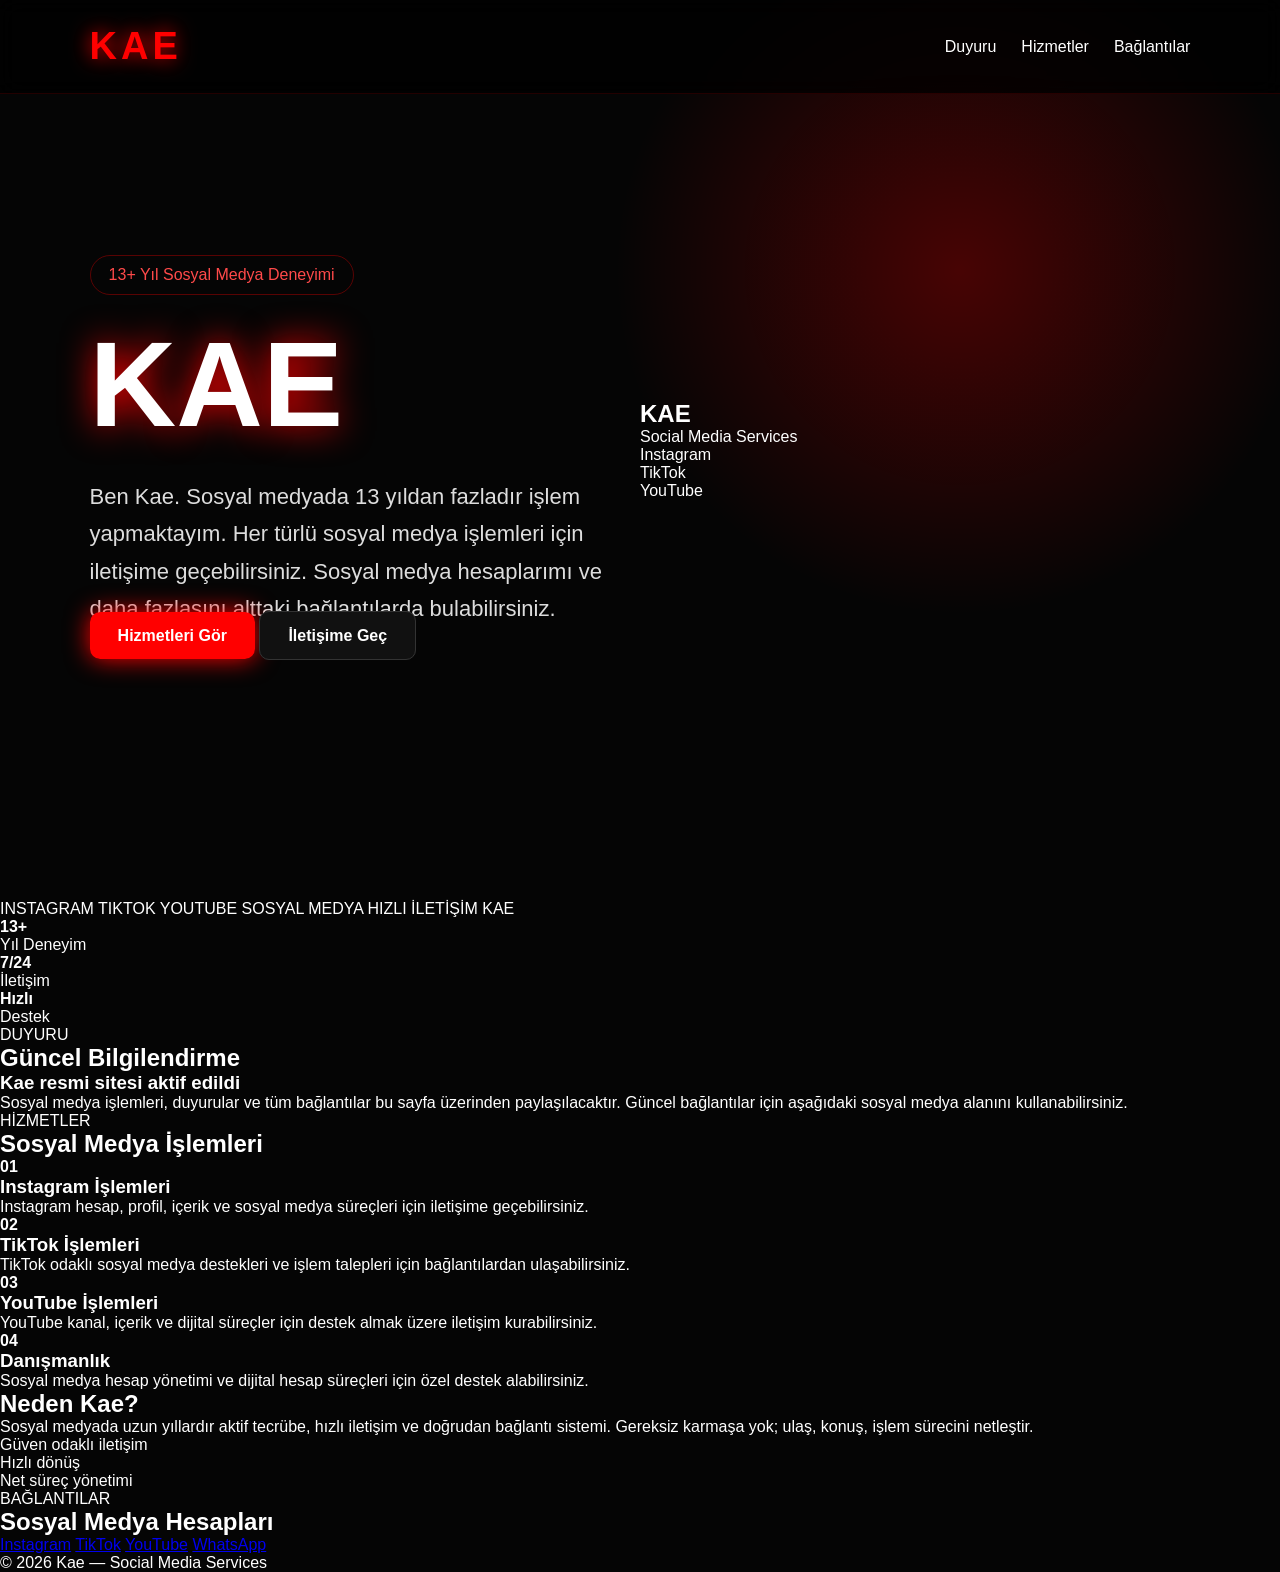
==== index.html @ a1111228 "Revamp index.html with new sections and content" ====
<!DOCTYPE html>
<html lang="tr">
<head>
<meta charset="UTF-8">
<meta name="viewport" content="width=device-width, initial-scale=1.0">
<title>Kae</title>
<link rel="stylesheet" href="style.css">
</head>
<body>

<div class="bg-glow"></div>

<header class="navbar">
  <div class="logo">KAE</div>

  <nav>
    <a href="#duyuru">Duyuru</a>
    <a href="#hizmetler">Hizmetler</a>
    <a href="#baglantilar">Bağlantılar</a>
  </nav>
</header>

<section class="hero">
  <div class="hero-left">
    <span class="badge">13+ Yıl Sosyal Medya Deneyimi</span>

    <h1>KAE</h1>

    <p>
      Ben Kae. Sosyal medyada 13 yıldan fazladır işlem yapmaktayım.
      Her türlü sosyal medya işlemleri için iletişime geçebilirsiniz.
      Sosyal medya hesaplarımı ve daha fazlasını alttaki bağlantılarda bulabilirsiniz.
    </p>

    <div class="hero-buttons">
      <a href="#hizmetler" class="btn red">Hizmetleri Gör</a>
      <a href="#baglantilar" class="btn dark">İletişime Geç</a>
    </div>
  </div>

  <div class="hero-right">
    <div class="floating-card main-card">
      <h2>KAE</h2>
      <span>Social Media Services</span>
    </div>

    <div class="mini-card card-one">Instagram</div>
    <div class="mini-card card-two">TikTok</div>
    <div class="mini-card card-three">YouTube</div>
  </div>
</section>

<section class="marquee">
  <div>
    <span>INSTAGRAM</span>
    <span>TIKTOK</span>
    <span>YOUTUBE</span>
    <span>SOSYAL MEDYA</span>
    <span>HIZLI İLETİŞİM</span>
    <span>KAE</span>
  </div>
</section>

<section class="stats">
  <div>
    <strong>13+</strong>
    <p>Yıl Deneyim</p>
  </div>
  <div>
    <strong>7/24</strong>
    <p>İletişim</p>
  </div>
  <div>
    <strong>Hızlı</strong>
    <p>Destek</p>
  </div>
</section>

<section class="announcement" id="duyuru">
  <div class="section-title">
    <span>DUYURU</span>
    <h2>Güncel Bilgilendirme</h2>
  </div>

  <div class="announcement-box">
    <div class="pulse"></div>
    <div>
      <h3>Kae resmi sitesi aktif edildi</h3>
      <p>
        Sosyal medya işlemleri, duyurular ve tüm bağlantılar bu sayfa üzerinden paylaşılacaktır.
        Güncel bağlantılar için aşağıdaki sosyal medya alanını kullanabilirsiniz.
      </p>
    </div>
  </div>
</section>

<section class="services" id="hizmetler">
  <div class="section-title">
    <span>HİZMETLER</span>
    <h2>Sosyal Medya İşlemleri</h2>
  </div>

  <div class="service-grid">
    <div class="service-card">
      <b>01</b>
      <h3>Instagram İşlemleri</h3>
      <p>Instagram hesap, profil, içerik ve sosyal medya süreçleri için iletişime geçebilirsiniz.</p>
    </div>

    <div class="service-card">
      <b>02</b>
      <h3>TikTok İşlemleri</h3>
      <p>TikTok odaklı sosyal medya destekleri ve işlem talepleri için bağlantılardan ulaşabilirsiniz.</p>
    </div>

    <div class="service-card">
      <b>03</b>
      <h3>YouTube İşlemleri</h3>
      <p>YouTube kanal, içerik ve dijital süreçler için destek almak üzere iletişim kurabilirsiniz.</p>
    </div>

    <div class="service-card">
      <b>04</b>
      <h3>Danışmanlık</h3>
      <p>Sosyal medya hesap yönetimi ve dijital hesap süreçleri için özel destek alabilirsiniz.</p>
    </div>
  </div>
</section>

<section class="why">
  <div class="why-card">
    <h2>Neden Kae?</h2>
    <p>
      Sosyal medyada uzun yıllardır aktif tecrübe, hızlı iletişim ve doğrudan bağlantı sistemi.
      Gereksiz karmaşa yok; ulaş, konuş, işlem sürecini netleştir.
    </p>
  </div>

  <div class="why-list">
    <div>Güven odaklı iletişim</div>
    <div>Hızlı dönüş</div>
    <div>Net süreç yönetimi</div>
  </div>
</section>

<section class="links" id="baglantilar">
  <div class="section-title">
    <span>BAĞLANTILAR</span>
    <h2>Sosyal Medya Hesapları</h2>
  </div>

  <div class="link-grid">
    <a href="#">Instagram</a>
    <a href="#">TikTok</a>
    <a href="#">YouTube</a>
    <a href="#">WhatsApp</a>
  </div>
</section>

<footer>
  © 2026 Kae — Social Media Services
</footer>

</body>
</html>
---- style.css ----
*{
margin:0;
padding:0;
box-sizing:border-box;
font-family:Arial;
}
 
body{
background:#050505;
color:white;
overflow-x:hidden;
}

.navbar{
padding:25px 7%;
display:flex;
justify-content:space-between;
align-items:center;
background:#000000cc;
backdrop-filter:blur(10px);
position:fixed;
width:100%;
top:0;
border-bottom:1px solid #ff000022;
}

.logo{
font-size:38px;
font-weight:900;
color:#ff0000;
letter-spacing:4px;
text-shadow:0 0 20px red;
}

nav{
display:flex;
gap:25px;
}

nav a{
color:white;
text-decoration:none;
}

.hero{
min-height:100vh;
padding:140px 7%;
display:grid;
grid-template-columns:1fr 1fr;
align-items:center;
background:
radial-gradient(circle at 75% 30%, #ff000044, transparent 30%),
#050505;
}

.badge{
display:inline-block;
padding:10px 18px;
border-radius:999px;
border:1px solid #ff000055;
color:#ff4a4a;
margin-bottom:20px;
}

.hero h1{
font-size:120px;
font-weight:900;
text-shadow:0 0 35px red;
}

.hero p{
margin-top:25px;
font-size:22px;
line-height:1.7;
color:#ddd;
max-width:650px;
}

.buttons{
display:flex;
gap:15px;
margin-top:30px;
}

.btn{
padding:15px 28px;
border-radius:10px;
text-decoration:none;
font-weight:bold;
}

.red{
background:red;
color:white;
box-shadow:0 0 25px red;
}

.dark{
background:#111;
color:white;
border:1px solid #333;
}

.hero-card{
width:320px;
height:420px;
border-radius:30px;
background:linear-gradient(180deg,#ff0000,#240000);
display:flex;
flex-direction:column;
justify-content:flex-end;
padding:30px;
margin-left:auto;
box-shadow:0 0 60px #ff000055;
transform:rotate(8deg);
}

.hero-card h2{
font-size:70px;
}

.hero-card p{
font-size:20px;
color:#ddd;
}

@media(max-width:900px){

.hero{
grid-template-columns:1fr;
text-align:center;
}

.hero-card{
margin:auto;
margin-top:40px;
width:260px;
height:350px;
transform:none;
}

.hero h1{
font-size:70px;
}

.buttons{
justify-content:center;
}

.navbar{
flex-direction:column;
gap:10px;
}

}
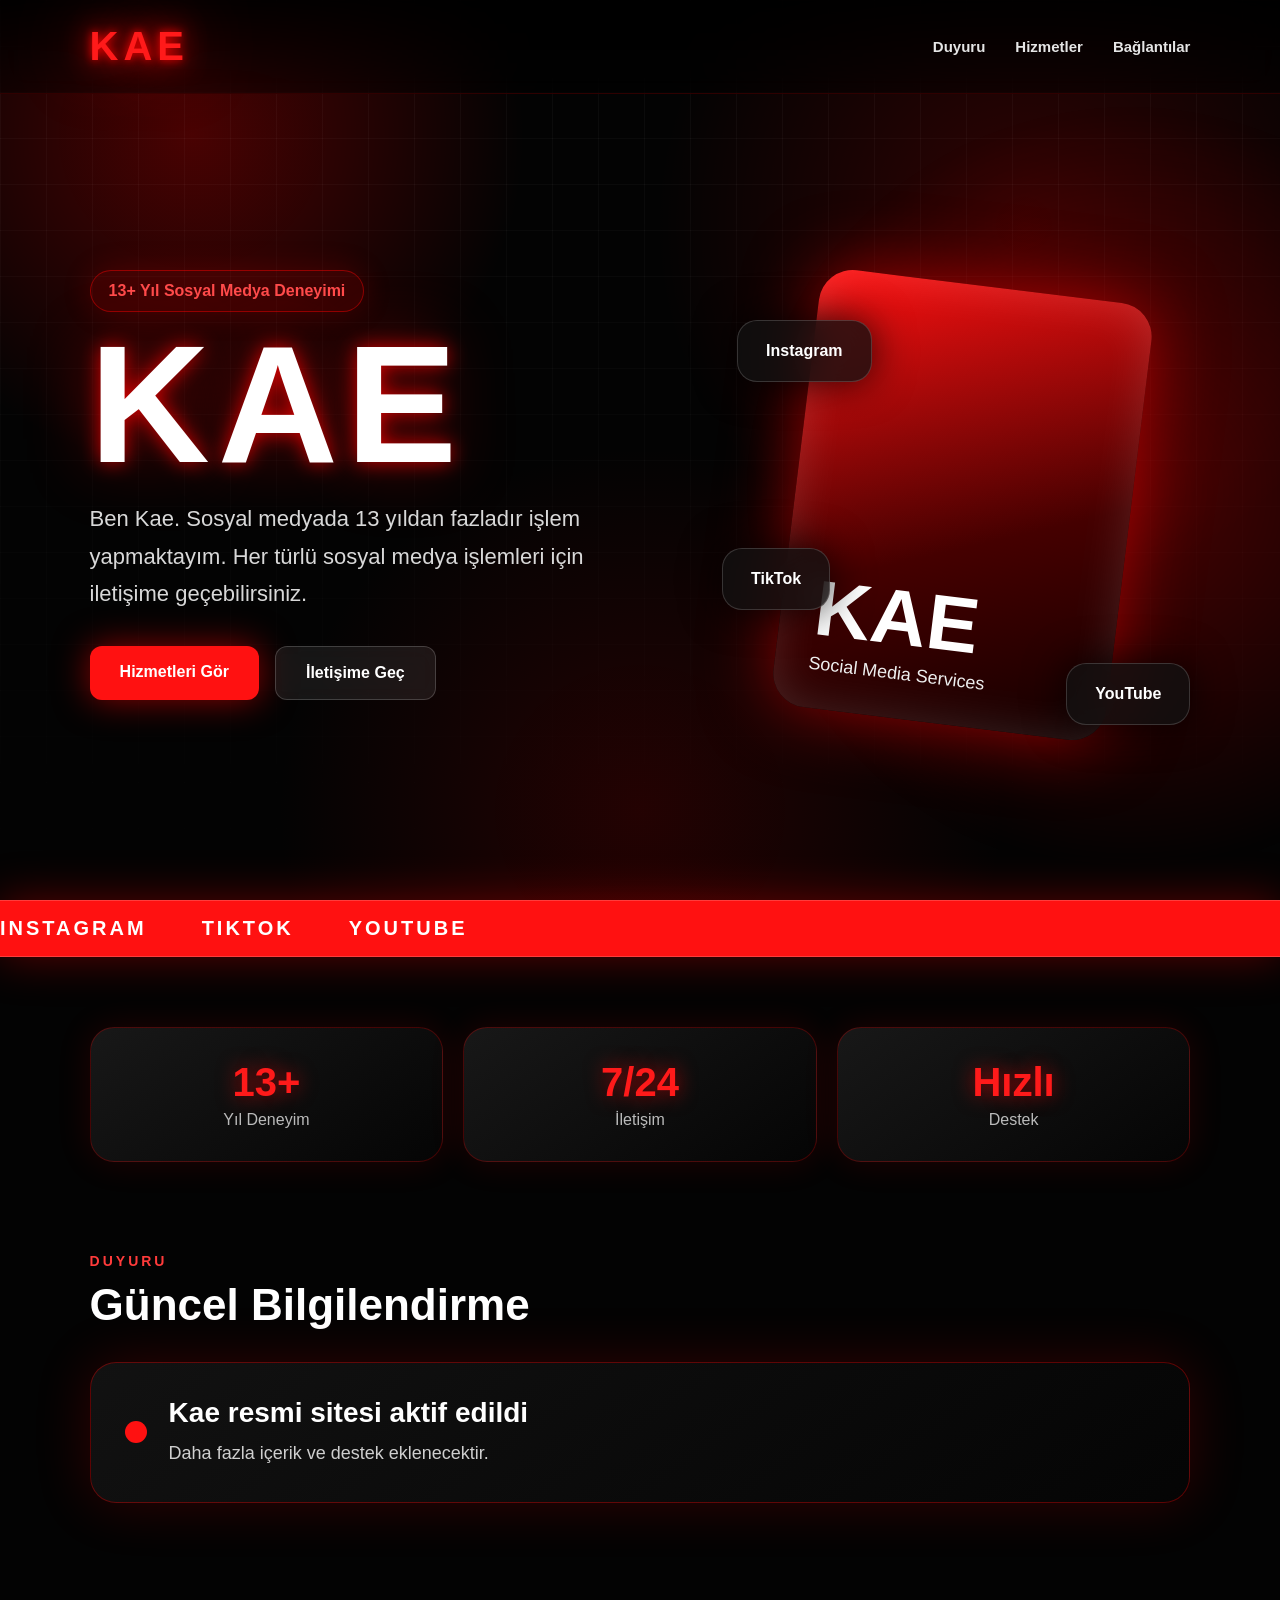
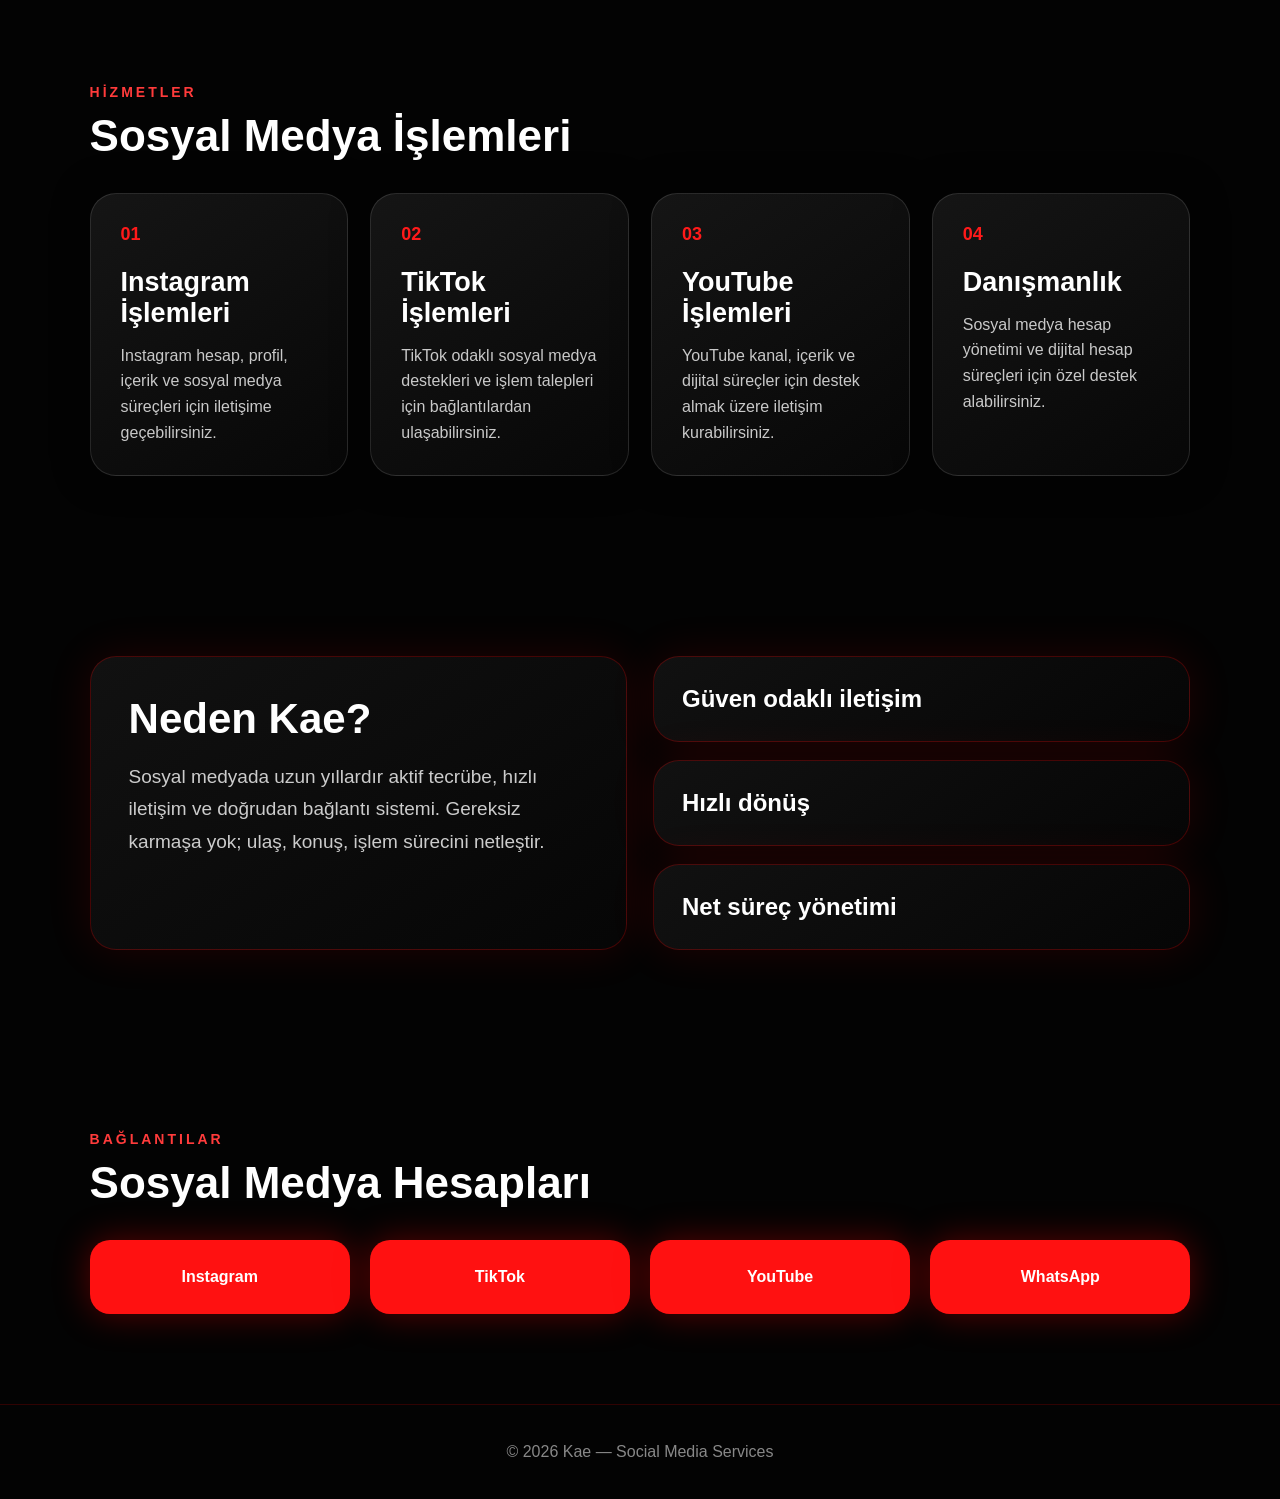
==== commit b58a3a6f: "Update index.html" ====
--- a/index.html
+++ b/index.html
@@ -3,10 +3,12 @@
 <head>
 <meta charset="UTF-8">
 <meta name="viewport" content="width=device-width, initial-scale=1.0">
-<title>Kae</title>
+<title>Kae Aizawa</title>
 <link rel="stylesheet" href="style.css">
 </head>
-<body>
+  <script src="script.js"></script>
+  
+</body>
 
 <div class="bg-glow"></div>
 
@@ -28,8 +30,8 @@
 
     <p>
       Ben Kae. Sosyal medyada 13 yıldan fazladır işlem yapmaktayım.
+      
       Her türlü sosyal medya işlemleri için iletişime geçebilirsiniz.
-      Sosyal medya hesaplarımı ve daha fazlasını alttaki bağlantılarda bulabilirsiniz.
     </p>
 
     <div class="hero-buttons">
@@ -55,9 +57,8 @@
     <span>INSTAGRAM</span>
     <span>TIKTOK</span>
     <span>YOUTUBE</span>
-    <span>SOSYAL MEDYA</span>
-    <span>HIZLI İLETİŞİM</span>
-    <span>KAE</span>
+    
+    
   </div>
 </section>
 
@@ -87,8 +88,7 @@
     <div>
       <h3>Kae resmi sitesi aktif edildi</h3>
       <p>
-        Sosyal medya işlemleri, duyurular ve tüm bağlantılar bu sayfa üzerinden paylaşılacaktır.
-        Güncel bağlantılar için aşağıdaki sosyal medya alanını kullanabilirsiniz.
+        Daha fazla içerik ve destek eklenecektir.
       </p>
     </div>
   </div>
--- a/style.css
+++ b/style.css
@@ -2,154 +2,572 @@
 margin:0;
 padding:0;
 box-sizing:border-box;
-font-family:Arial;
-}
- 
+font-family:Arial,Helvetica,sans-serif;
+}
+
+html{
+scroll-behavior:smooth;
+}
+
 body{
-background:#050505;
+background:#030303;
 color:white;
 overflow-x:hidden;
 }
 
+.bg-glow{
+position:fixed;
+inset:0;
+background:
+radial-gradient(circle at 15% 15%,rgba(255,0,0,.28),transparent 25%),
+radial-gradient(circle at 80% 25%,rgba(255,0,0,.18),transparent 30%),
+radial-gradient(circle at 50% 90%,rgba(120,0,0,.28),transparent 35%),
+#030303;
+z-index:-3;
+animation:bgPulse 7s infinite alternate ease-in-out;
+}
+
+.bg-glow::after{
+content:"";
+position:absolute;
+inset:0;
+background-image:
+linear-gradient(rgba(255,255,255,.04) 1px,transparent 1px),
+linear-gradient(90deg,rgba(255,255,255,.04) 1px,transparent 1px);
+background-size:46px 46px;
+mask-image:linear-gradient(to bottom,#000,transparent);
+}
+
+@keyframes bgPulse{
+from{filter:brightness(1);transform:scale(1)}
+to{filter:brightness(1.25);transform:scale(1.08)}
+}
+
 .navbar{
-padding:25px 7%;
+position:fixed;
+top:0;
+left:0;
+width:100%;
+padding:24px 7%;
 display:flex;
 justify-content:space-between;
 align-items:center;
-background:#000000cc;
-backdrop-filter:blur(10px);
-position:fixed;
-width:100%;
-top:0;
-border-bottom:1px solid #ff000022;
+background:linear-gradient(to bottom,rgba(0,0,0,.92),rgba(0,0,0,.45));
+backdrop-filter:blur(18px);
+z-index:100;
+border-bottom:1px solid rgba(255,0,0,.18);
 }
 
 .logo{
-font-size:38px;
-font-weight:900;
-color:#ff0000;
-letter-spacing:4px;
-text-shadow:0 0 20px red;
+font-size:40px;
+font-weight:900;
+letter-spacing:5px;
+color:#ff1a1a;
+text-shadow:
+0 0 10px #ff0000,
+0 0 30px #ff0000,
+0 0 70px #ff0000;
+animation:logoGlow 2s infinite alternate;
+}
+
+@keyframes logoGlow{
+from{text-shadow:0 0 10px #ff0000,0 0 25px #ff0000}
+to{text-shadow:0 0 20px #ff0000,0 0 55px #ff0000,0 0 100px #ff0000}
 }
 
 nav{
 display:flex;
-gap:25px;
+gap:30px;
 }
 
 nav a{
-color:white;
+color:#e5e5e5;
 text-decoration:none;
+font-size:15px;
+font-weight:700;
+transition:.3s;
+}
+
+nav a:hover{
+color:#ff1a1a;
+text-shadow:0 0 18px #ff0000;
 }
 
 .hero{
 min-height:100vh;
-padding:140px 7%;
+padding:130px 7% 60px;
 display:grid;
-grid-template-columns:1fr 1fr;
+grid-template-columns:1.1fr .9fr;
 align-items:center;
-background:
-radial-gradient(circle at 75% 30%, #ff000044, transparent 30%),
-#050505;
+gap:60px;
+position:relative;
+overflow:hidden;
+}
+
+.hero::before{
+content:"";
+position:absolute;
+right:-260px;
+top:80px;
+width:820px;
+height:820px;
+background:radial-gradient(circle,rgba(255,0,0,.28),transparent 66%);
+filter:blur(8px);
+z-index:-1;
 }
 
 .badge{
 display:inline-block;
-padding:10px 18px;
+padding:11px 18px;
 border-radius:999px;
-border:1px solid #ff000055;
-color:#ff4a4a;
-margin-bottom:20px;
+border:1px solid rgba(255,0,0,.45);
+background:rgba(255,0,0,.12);
+color:#ff4b4b;
+font-weight:800;
+margin-bottom:24px;
+box-shadow:0 0 30px rgba(255,0,0,.18);
 }
 
 .hero h1{
-font-size:120px;
-font-weight:900;
-text-shadow:0 0 35px red;
+font-size:clamp(86px,13vw,180px);
+line-height:.82;
+letter-spacing:8px;
+font-weight:900;
+color:white;
+text-shadow:
+0 0 20px rgba(255,0,0,.8),
+0 0 70px rgba(255,0,0,.42);
+animation:heroEnter .9s ease both;
 }
 
 .hero p{
-margin-top:25px;
+max-width:760px;
+margin-top:28px;
 font-size:22px;
 line-height:1.7;
-color:#ddd;
-max-width:650px;
-}
-
-.buttons{
+color:#d8d8d8;
+animation:heroEnter 1.1s ease both;
+}
+
+@keyframes heroEnter{
+from{opacity:0;transform:translateY(35px)}
+to{opacity:1;transform:translateY(0)}
+}
+
+.hero-buttons{
 display:flex;
-gap:15px;
-margin-top:30px;
+gap:16px;
+margin-top:34px;
+flex-wrap:wrap;
 }
 
 .btn{
-padding:15px 28px;
-border-radius:10px;
+padding:17px 30px;
+border-radius:12px;
 text-decoration:none;
-font-weight:bold;
-}
-
-.red{
-background:red;
+font-weight:900;
+transition:.3s;
+}
+
+.btn.red{
+background:#ff1111;
 color:white;
-box-shadow:0 0 25px red;
-}
-
-.dark{
-background:#111;
+box-shadow:0 0 35px rgba(255,0,0,.55);
+}
+
+.btn.dark{
+background:rgba(255,255,255,.08);
+border:1px solid rgba(255,255,255,.18);
 color:white;
-border:1px solid #333;
-}
-
-.hero-card{
-width:320px;
-height:420px;
-border-radius:30px;
-background:linear-gradient(180deg,#ff0000,#240000);
+backdrop-filter:blur(12px);
+}
+
+.btn:hover{
+transform:translateY(-6px) scale(1.04);
+}
+
+.hero-right{
+position:relative;
+height:540px;
+}
+
+.main-card{
+position:absolute;
+right:60px;
+top:70px;
+width:335px;
+height:440px;
+border-radius:34px;
+background:linear-gradient(160deg,#ff1111,#450000 58%,#120000);
+box-shadow:
+0 0 70px rgba(255,0,0,.55),
+inset 0 0 45px rgba(255,255,255,.14);
 display:flex;
 flex-direction:column;
 justify-content:flex-end;
+padding:34px;
+transform:rotate(7deg);
+animation:floatMain 4s infinite alternate ease-in-out;
+}
+
+.main-card h2{
+font-size:78px;
+font-weight:900;
+}
+
+.main-card span{
+font-size:18px;
+color:#eee;
+}
+
+@keyframes floatMain{
+from{transform:rotate(7deg) translateY(-12px)}
+to{transform:rotate(3deg) translateY(22px)}
+}
+
+.mini-card{
+position:absolute;
+padding:21px 28px;
+border-radius:20px;
+background:rgba(17,17,17,.78);
+border:1px solid rgba(255,255,255,.16);
+box-shadow:0 0 40px rgba(0,0,0,.8);
+backdrop-filter:blur(18px);
+font-weight:900;
+animation:miniFloat 3.4s infinite alternate ease-in-out;
+}
+
+.card-one{
+left:15px;
+top:105px;
+}
+
+.card-two{
+left:0;
+bottom:145px;
+animation-delay:.4s;
+}
+
+.card-three{
+right:0;
+bottom:30px;
+animation-delay:.8s;
+}
+
+@keyframes miniFloat{
+from{transform:translateY(-10px)}
+to{transform:translateY(18px)}
+}
+
+.marquee{
+overflow:hidden;
+background:#ff1111;
+border-top:1px solid rgba(255,255,255,.18);
+border-bottom:1px solid rgba(255,255,255,.18);
+box-shadow:0 0 45px rgba(255,0,0,.35);
+}
+
+.marquee div{
+display:flex;
+gap:55px;
+white-space:nowrap;
+padding:16px 0;
+animation:marquee 15s linear infinite;
+}
+
+.marquee span{
+font-size:20px;
+font-weight:900;
+letter-spacing:3px;
+}
+
+@keyframes marquee{
+from{transform:translateX(100%)}
+to{transform:translateX(-100%)}
+}
+
+.stats{
+margin:70px 7% 0;
+display:grid;
+grid-template-columns:repeat(3,1fr);
+gap:20px;
+}
+
+.stats div{
+padding:32px;
+border-radius:24px;
+background:linear-gradient(145deg,rgba(25,25,25,.95),rgba(5,5,5,.95));
+border:1px solid rgba(255,0,0,.25);
+text-align:center;
+box-shadow:0 0 35px rgba(255,0,0,.12);
+transition:.3s;
+}
+
+.stats div:hover{
+transform:translateY(-8px);
+box-shadow:0 0 55px rgba(255,0,0,.28);
+}
+
+.stats strong{
+display:block;
+font-size:40px;
+color:#ff1a1a;
+text-shadow:0 0 20px rgba(255,0,0,.65);
+}
+
+.stats p{
+color:#bbb;
+margin-top:6px;
+}
+
+.announcement,
+.services,
+.why,
+.links{
+padding:90px 7%;
+}
+
+.section-title span{
+color:#ff3b3b;
+font-weight:900;
+letter-spacing:3px;
+font-size:14px;
+}
+
+.section-title h2{
+font-size:44px;
+margin-top:10px;
+margin-bottom:32px;
+}
+
+.announcement-box{
+display:flex;
+gap:22px;
+align-items:center;
+padding:34px;
+border-radius:26px;
+background:linear-gradient(145deg,rgba(20,20,20,.88),rgba(5,5,5,.92));
+border:1px solid rgba(255,0,0,.35);
+box-shadow:0 0 55px rgba(255,0,0,.18);
+backdrop-filter:blur(18px);
+}
+
+.pulse{
+min-width:22px;
+height:22px;
+border-radius:50%;
+background:#ff1111;
+box-shadow:0 0 0 0 rgba(255,0,0,.75);
+animation:pulse 1.4s infinite;
+}
+
+@keyframes pulse{
+70%{box-shadow:0 0 0 24px rgba(255,0,0,0)}
+}
+
+.announcement-box h3{
+font-size:28px;
+margin-bottom:10px;
+}
+
+.announcement-box p{
+color:#cfcfcf;
+font-size:18px;
+line-height:1.6;
+}
+
+.service-grid{
+display:grid;
+grid-template-columns:repeat(4,1fr);
+gap:22px;
+}
+
+.service-card{
+min-height:260px;
 padding:30px;
-margin-left:auto;
-box-shadow:0 0 60px #ff000055;
-transform:rotate(8deg);
-}
-
-.hero-card h2{
-font-size:70px;
-}
-
-.hero-card p{
-font-size:20px;
-color:#ddd;
-}
-
-@media(max-width:900px){
+border-radius:26px;
+background:linear-gradient(145deg,#151515,#070707);
+border:1px solid rgba(255,255,255,.12);
+position:relative;
+overflow:hidden;
+transition:.35s;
+box-shadow:0 0 35px rgba(0,0,0,.55);
+}
+
+.service-card::before{
+content:"";
+position:absolute;
+inset:-2px;
+background:linear-gradient(145deg,transparent,rgba(255,0,0,.78));
+opacity:0;
+transition:.35s;
+}
+
+.service-card::after{
+content:"";
+position:absolute;
+width:170px;
+height:170px;
+right:-60px;
+top:-60px;
+background:rgba(255,0,0,.55);
+filter:blur(55px);
+opacity:0;
+transition:.35s;
+}
+
+.service-card b,
+.service-card h3,
+.service-card p{
+position:relative;
+z-index:2;
+}
+
+.service-card b{
+color:#ff1a1a;
+font-size:18px;
+}
+
+.service-card h3{
+font-size:27px;
+margin:22px 0 14px;
+}
+
+.service-card p{
+color:#c9c9c9;
+line-height:1.6;
+}
+
+.service-card:hover{
+transform:translateY(-14px) scale(1.035);
+box-shadow:0 0 70px rgba(255,0,0,.32);
+}
+
+.service-card:hover::before,
+.service-card:hover::after{
+opacity:1;
+}
+
+.why{
+display:grid;
+grid-template-columns:1fr 1fr;
+gap:26px;
+align-items:stretch;
+}
+
+.why-card,
+.why-list div{
+border-radius:26px;
+background:linear-gradient(145deg,rgba(18,18,18,.95),rgba(6,6,6,.95));
+border:1px solid rgba(255,0,0,.25);
+box-shadow:0 0 45px rgba(255,0,0,.12);
+}
+
+.why-card{
+padding:38px;
+}
+
+.why-card h2{
+font-size:42px;
+margin-bottom:18px;
+}
+
+.why-card p{
+color:#ccc;
+font-size:19px;
+line-height:1.7;
+}
+
+.why-list{
+display:grid;
+gap:18px;
+}
+
+.why-list div{
+padding:28px;
+font-size:24px;
+font-weight:900;
+}
+
+.link-grid{
+display:grid;
+grid-template-columns:repeat(4,1fr);
+gap:20px;
+}
+
+.link-grid a{
+padding:28px;
+border-radius:20px;
+background:#ff1111;
+color:white;
+text-decoration:none;
+font-weight:900;
+text-align:center;
+box-shadow:0 0 35px rgba(255,0,0,.35);
+transition:.3s;
+}
+
+.link-grid a:hover{
+background:white;
+color:#ff1111;
+transform:translateY(-8px);
+box-shadow:0 0 55px rgba(255,255,255,.25);
+}
+
+footer{
+padding:38px;
+text-align:center;
+color:#888;
+border-top:1px solid rgba(255,0,0,.18);
+}
+
+@media(max-width:950px){
+.navbar{
+flex-direction:column;
+gap:14px;
+}
+
+nav{
+gap:16px;
+flex-wrap:wrap;
+justify-content:center;
+}
 
 .hero{
 grid-template-columns:1fr;
 text-align:center;
 }
 
-.hero-card{
-margin:auto;
-margin-top:40px;
-width:260px;
+.hero p{
+margin-left:auto;
+margin-right:auto;
+}
+
+.hero-buttons{
+justify-content:center;
+}
+
+.hero-right{
+height:420px;
+}
+
+.main-card{
+position:relative;
+right:auto;
+top:auto;
+margin:50px auto 0;
+width:270px;
 height:350px;
-transform:none;
-}
-
-.hero h1{
-font-size:70px;
-}
-
-.buttons{
-justify-content:center;
-}
-
-.navbar{
-flex-direction:column;
-gap:10px;
-}
-
-}
+}
+
+.mini-card{
+display:none;
+}
+
+.stats,
+.service-grid,
+.why,
+.link-grid{
+grid-template-columns:1fr;
+}
+}
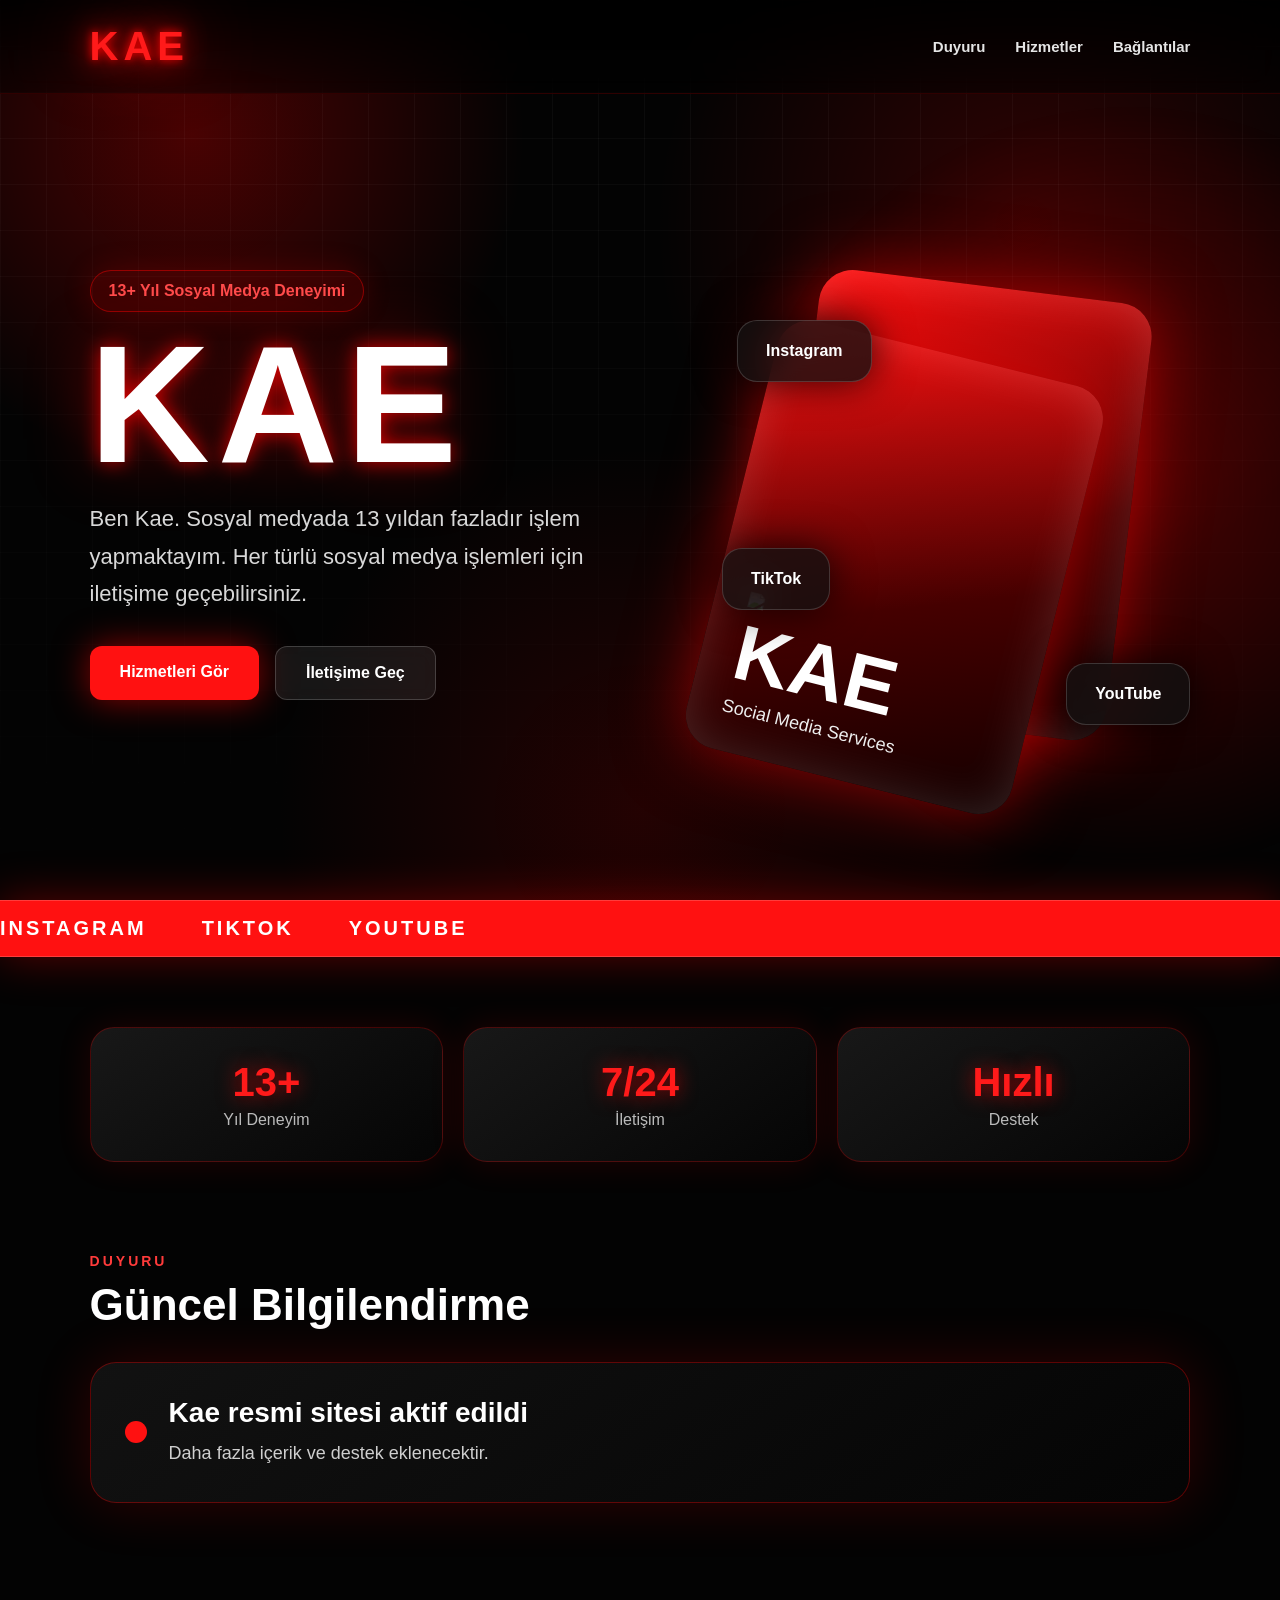
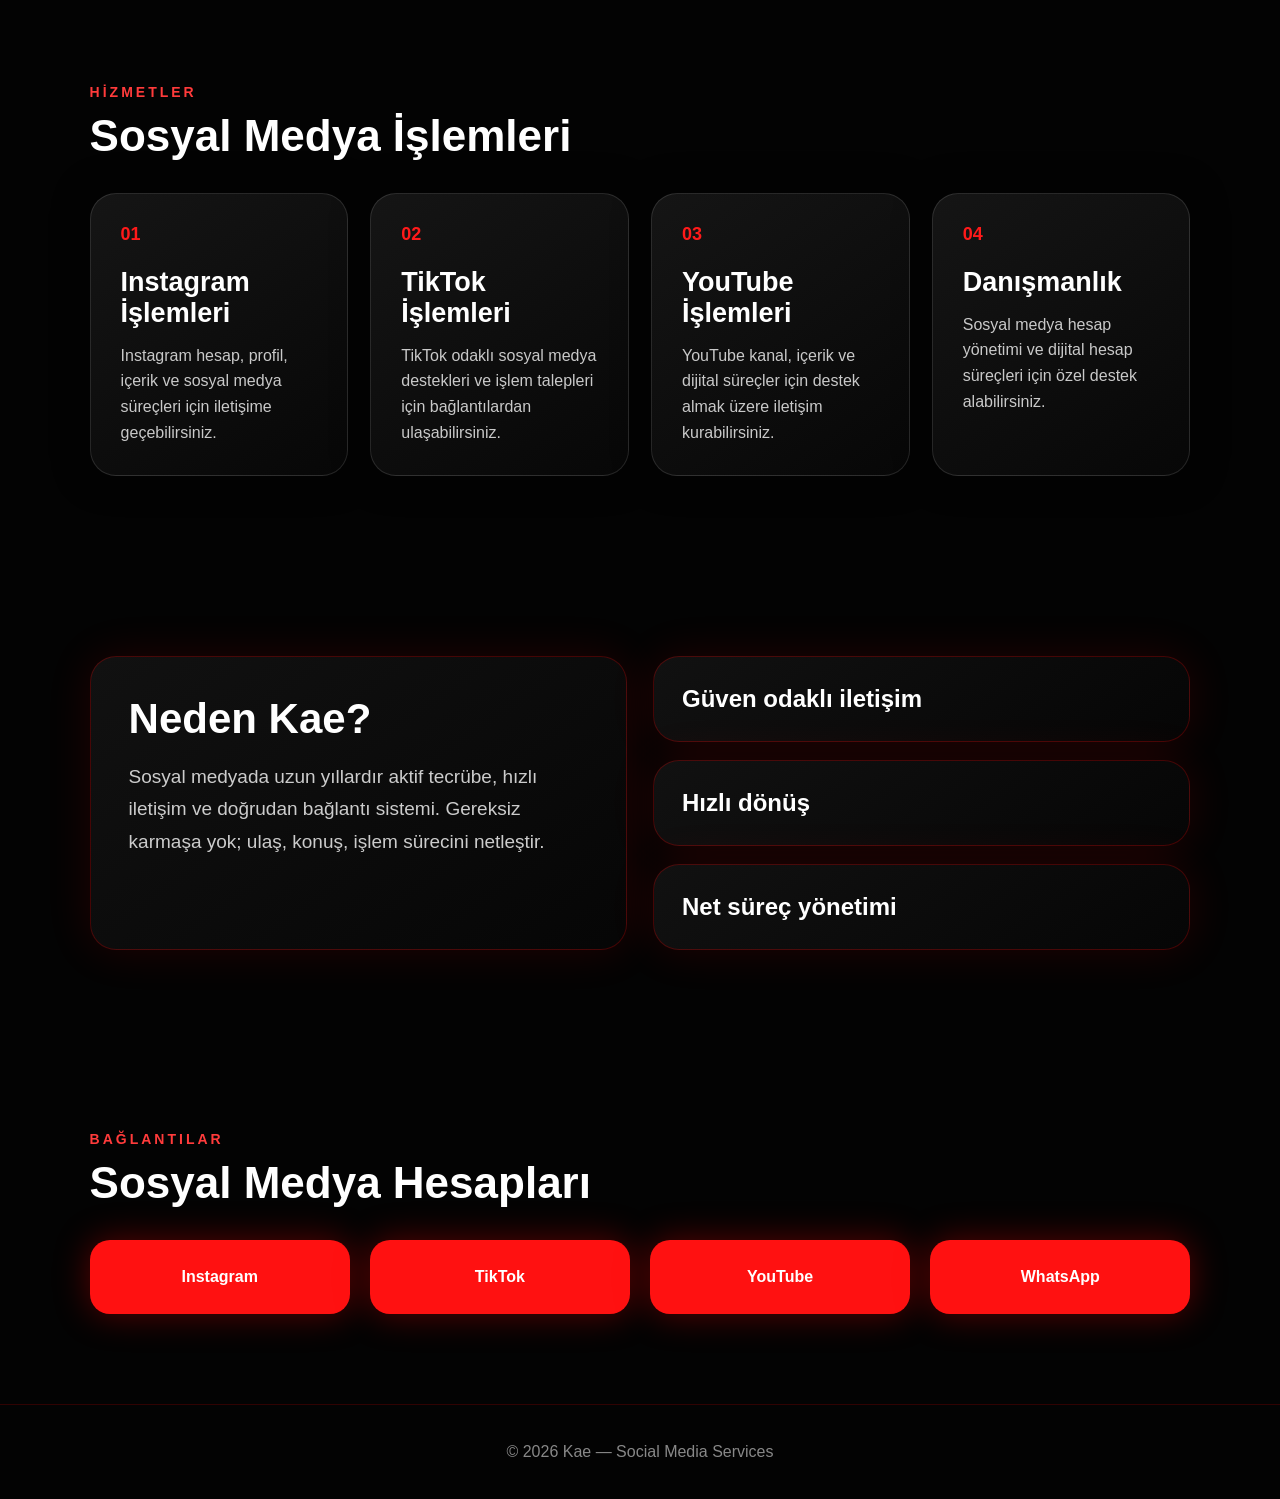
==== commit ed8a255b: "Add floating card with logo and heading" ====
--- a/index.html
+++ b/index.html
@@ -42,6 +42,15 @@
 
   <div class="hero-right">
     <div class="floating-card main-card">
+      <div class="floating-card main-card">
+
+<img src="logo.png" class="card-image">
+
+<h2>KAE</h2>
+
+<span>Social Media Services</span>
+
+</div>
       <h2>KAE</h2>
       <span>Social Media Services</span>
     </div>
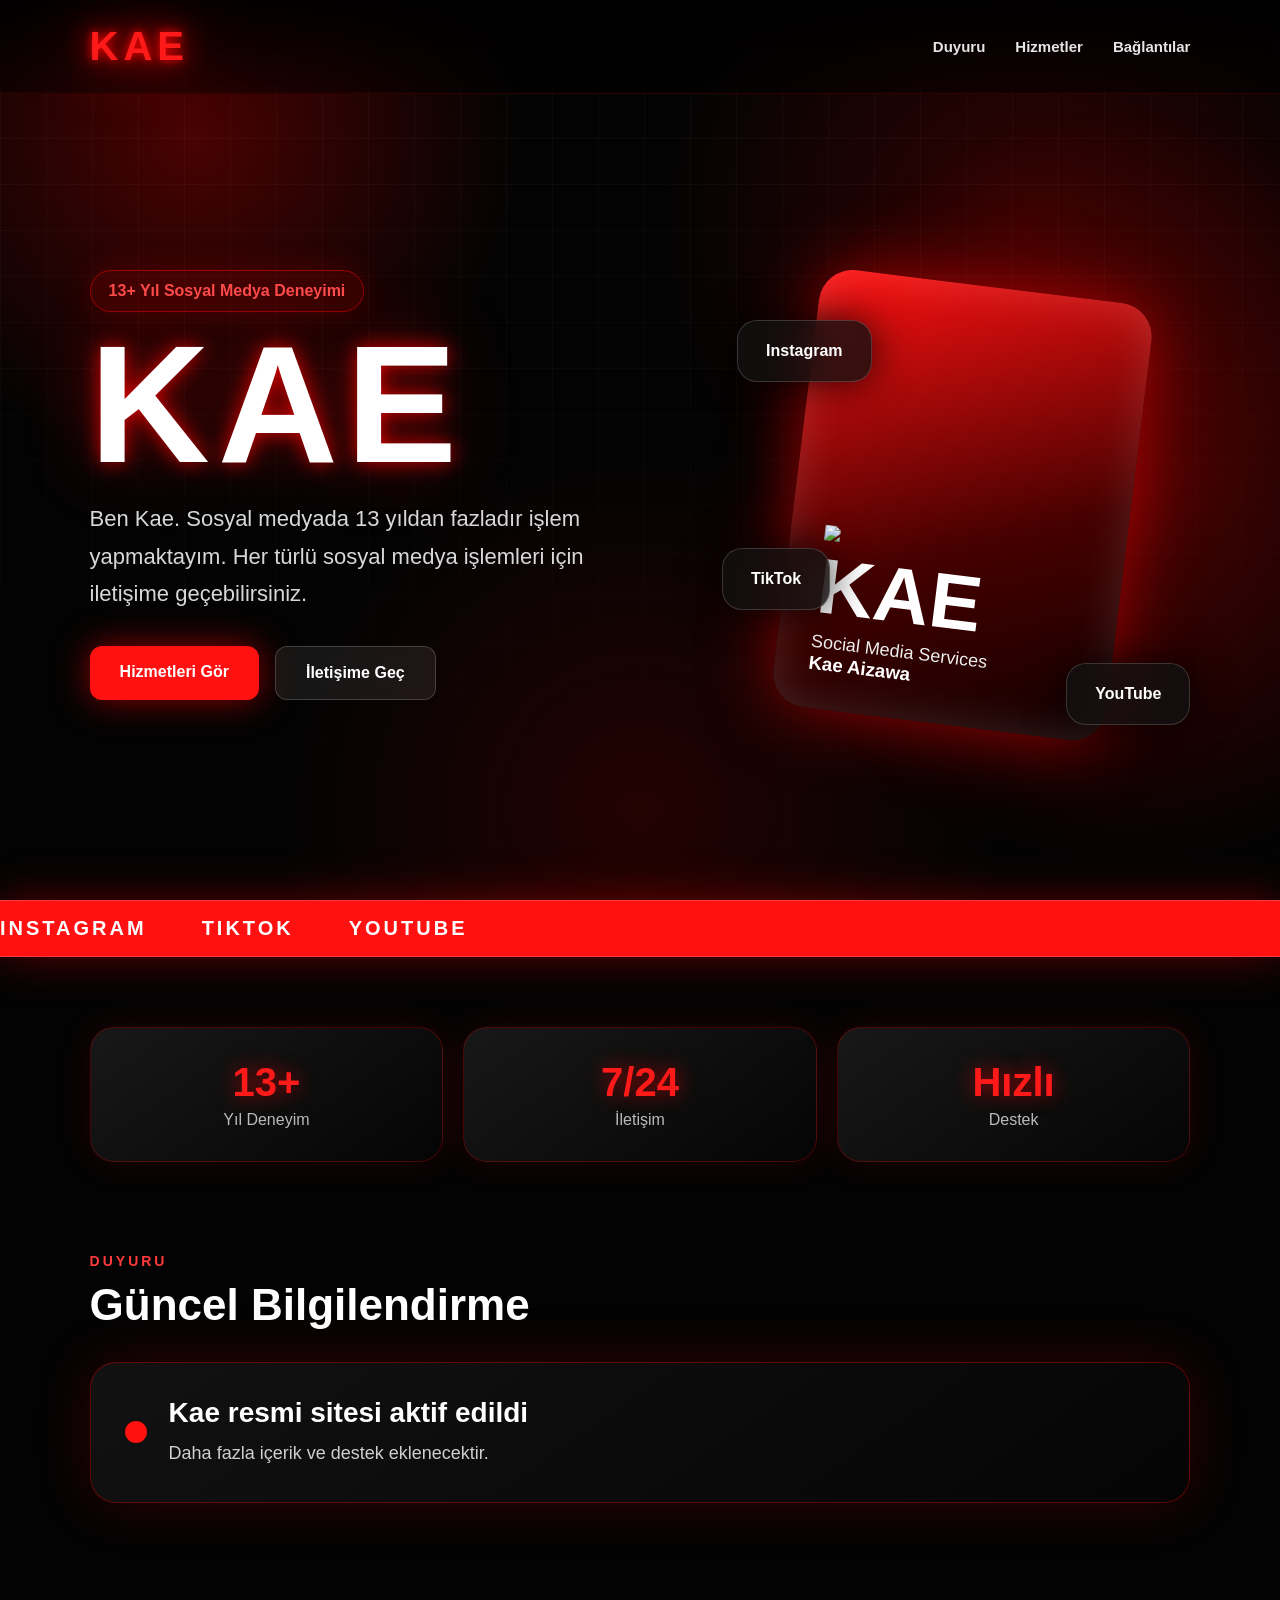
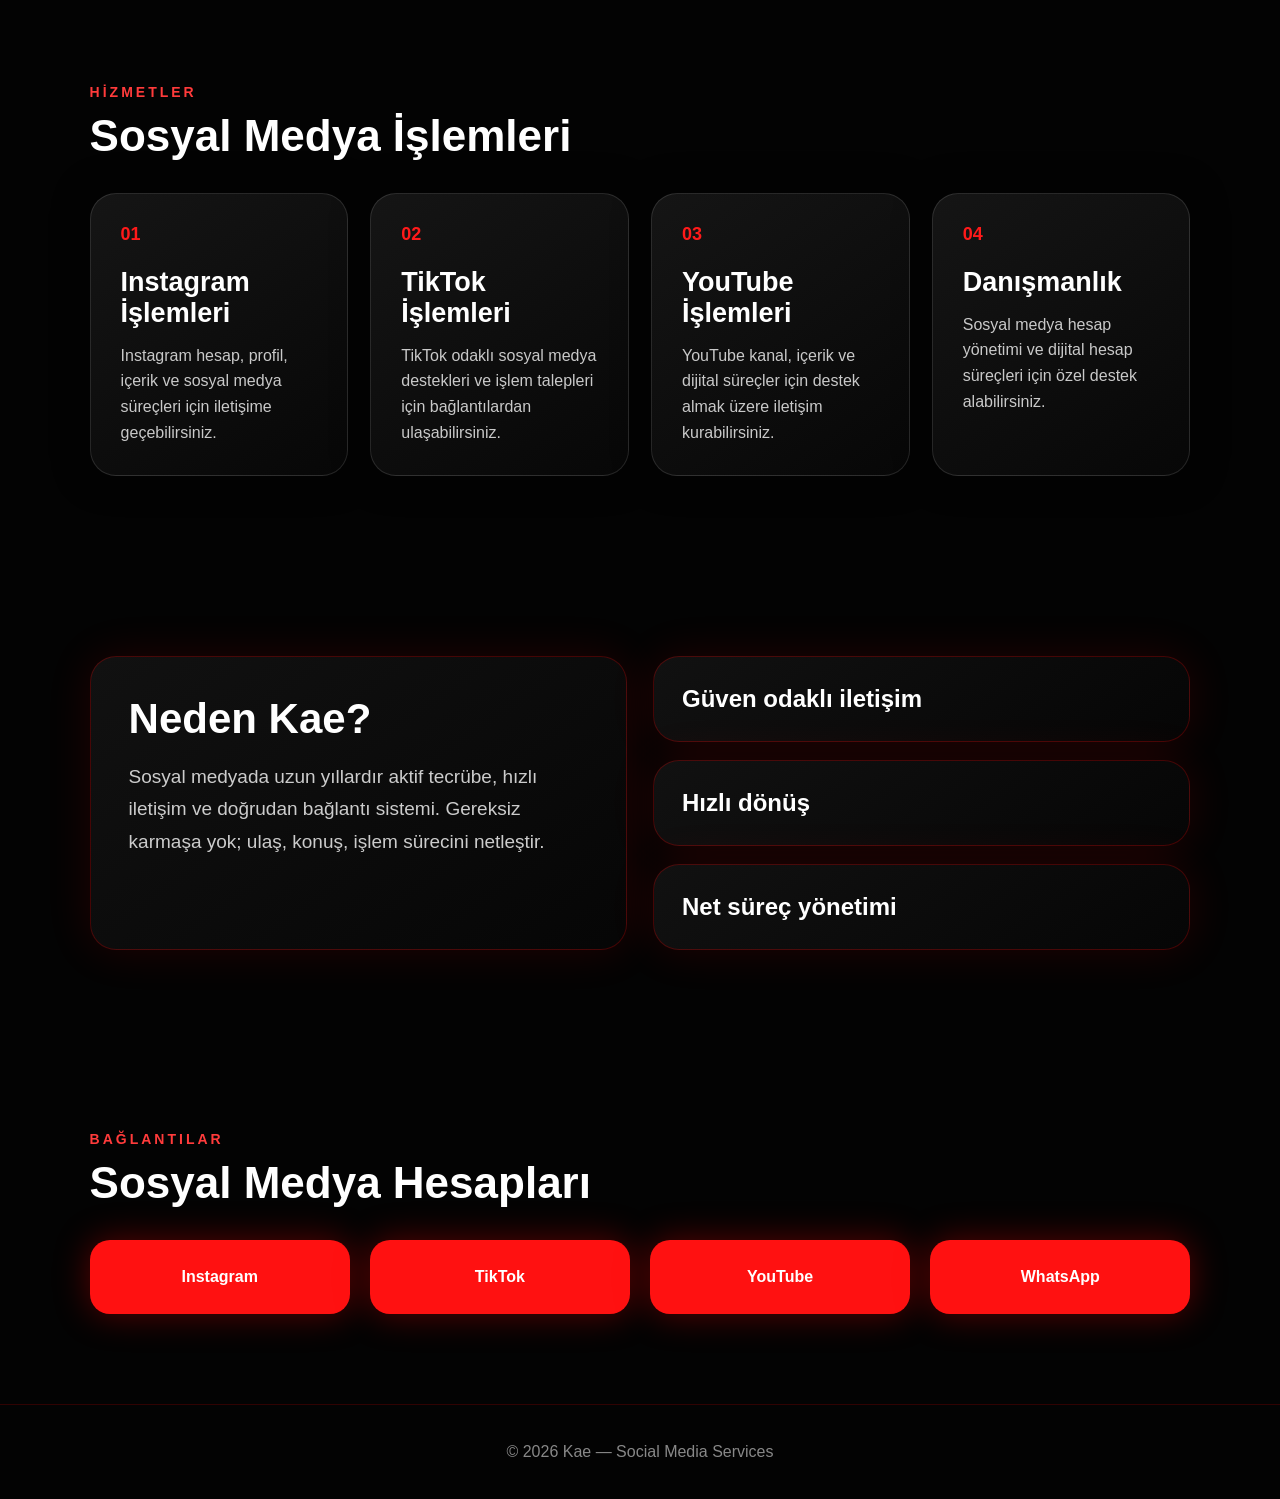
==== commit dd91e7ff: "Update index.html" ====
--- a/index.html
+++ b/index.html
@@ -6,9 +6,8 @@
 <title>Kae Aizawa</title>
 <link rel="stylesheet" href="style.css">
 </head>
-  <script src="script.js"></script>
-  
-</body>
+
+<body>
 
 <div class="bg-glow"></div>
 
@@ -30,7 +29,6 @@
 
     <p>
       Ben Kae. Sosyal medyada 13 yıldan fazladır işlem yapmaktayım.
-      
       Her türlü sosyal medya işlemleri için iletişime geçebilirsiniz.
     </p>
 
@@ -41,23 +39,19 @@
   </div>
 
   <div class="hero-right">
+
     <div class="floating-card main-card">
-      <div class="floating-card main-card">
+      <img src="logo.png" class="card-image">
 
-<img src="logo.png" class="card-image">
-
-<h2>KAE</h2>
-
-<span>Social Media Services</span>
-
-</div>
       <h2>KAE</h2>
       <span>Social Media Services</span>
+      <h3 class="card-name">Kae Aizawa</h3>
     </div>
 
     <div class="mini-card card-one">Instagram</div>
     <div class="mini-card card-two">TikTok</div>
     <div class="mini-card card-three">YouTube</div>
+
   </div>
 </section>
 
@@ -66,8 +60,6 @@
     <span>INSTAGRAM</span>
     <span>TIKTOK</span>
     <span>YOUTUBE</span>
-    
-    
   </div>
 </section>
 
@@ -76,10 +68,12 @@
     <strong>13+</strong>
     <p>Yıl Deneyim</p>
   </div>
+
   <div>
     <strong>7/24</strong>
     <p>İletişim</p>
   </div>
+
   <div>
     <strong>Hızlı</strong>
     <p>Destek</p>
@@ -94,11 +88,10 @@
 
   <div class="announcement-box">
     <div class="pulse"></div>
+
     <div>
       <h3>Kae resmi sitesi aktif edildi</h3>
-      <p>
-        Daha fazla içerik ve destek eklenecektir.
-      </p>
+      <p>Daha fazla içerik ve destek eklenecektir.</p>
     </div>
   </div>
 </section>
@@ -170,5 +163,7 @@
   © 2026 Kae — Social Media Services
 </footer>
 
+<script src="script.js"></script>
+
 </body>
 </html>
--- a/style.css
+++ b/style.css
@@ -569,5 +569,83 @@
 .why,
 .link-grid{
 grid-template-columns:1fr;
-}
-}
+  .cursor-glow{
+
+position:fixed;
+
+width:320px;
+
+height:320px;
+
+border-radius:50%;
+
+pointer-events:none;
+
+background:
+radial-gradient(circle,
+rgba(255,0,0,.28),
+rgba(255,0,0,.12),
+transparent 70%);
+
+filter:blur(35px);
+
+transform:translate(-50%,-50%);
+
+z-index:-1;
+
+transition:
+left .08s linear,
+top .08s linear;
+    .main-card::before{
+
+content:"";
+
+position:absolute;
+
+inset:0;
+
+border-radius:34px;
+
+background:
+linear-gradient(
+135deg,
+rgba(255,255,255,.18),
+transparent 30%);
+
+pointer-events:none;
+
+}
+
+.main-card::after{
+
+content:"";
+
+position:absolute;
+
+width:220px;
+
+height:220px;
+
+background:red;
+
+opacity:.18;
+
+filter:blur(90px);
+
+top:-80px;
+
+right:-80px;
+
+border-radius:50%;
+
+}
+
+.main-card{
+
+overflow:hidden;
+
+}
+
+}
+}
+}
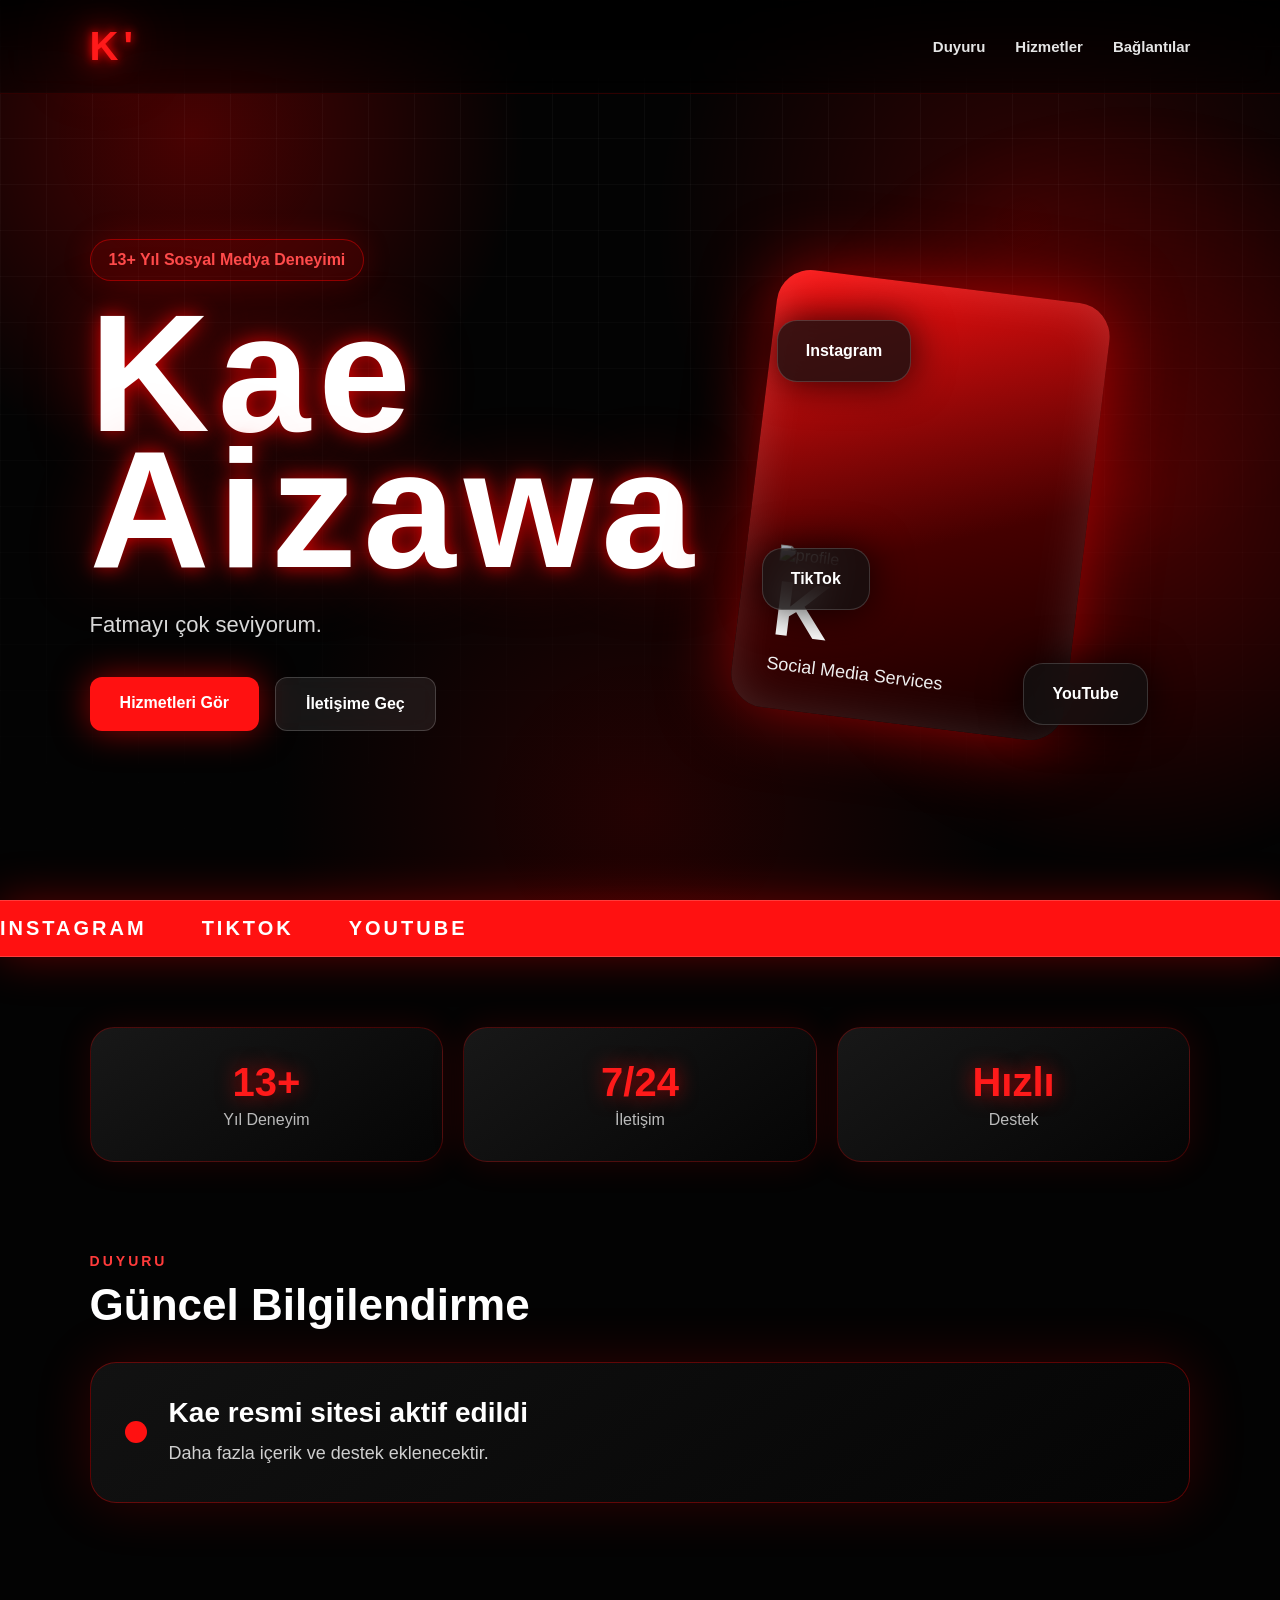
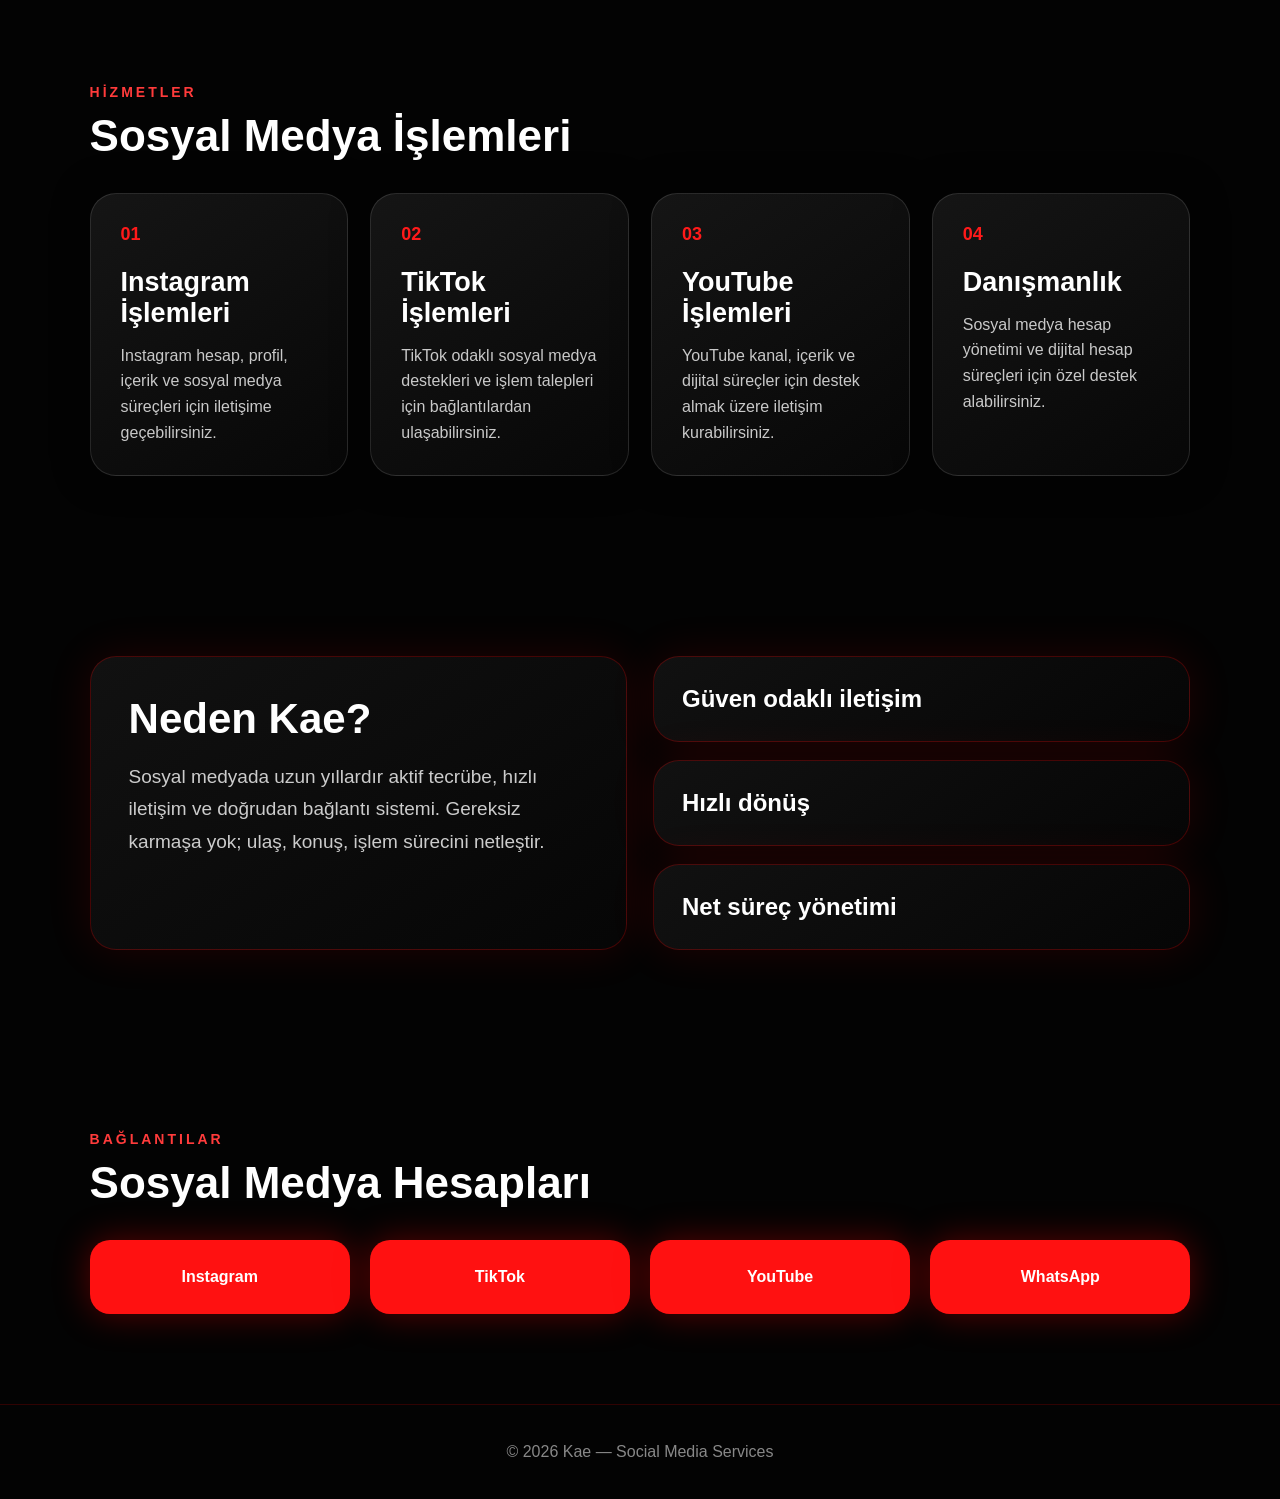
==== commit 6a200104: "Update index.html" ====
--- a/index.html
+++ b/index.html
@@ -12,7 +12,7 @@
 <div class="bg-glow"></div>
 
 <header class="navbar">
-  <div class="logo">KAE</div>
+  <div class="logo">K'</div>
 
   <nav>
     <a href="#duyuru">Duyuru</a>
@@ -25,11 +25,9 @@
   <div class="hero-left">
     <span class="badge">13+ Yıl Sosyal Medya Deneyimi</span>
 
-    <h1>KAE</h1>
+    <h1>Kae Aizawa</h1>
 
-    <p>
-      Ben Kae. Sosyal medyada 13 yıldan fazladır işlem yapmaktayım.
-      Her türlü sosyal medya işlemleri için iletişime geçebilirsiniz.
+    <p>Fatmayı çok seviyorum.
     </p>
 
     <div class="hero-buttons">
@@ -41,11 +39,13 @@
   <div class="hero-right">
 
     <div class="floating-card main-card">
-      <img src="logo.png" class="card-image">
+     <div class="card-image-box">
+  <img src="logo.png" class="card-image" alt="profile">
+</div>
 
-      <h2>KAE</h2>
+      <h2>K</h2>
       <span>Social Media Services</span>
-      <h3 class="card-name">Kae Aizawa</h3>
+      
     </div>
 
     <div class="mini-card card-one">Instagram</div>
--- a/style.css
+++ b/style.css
@@ -8,7 +8,7 @@
 html{
 scroll-behavior:smooth;
 }
-
+ 
 body{
 background:#030303;
 color:white;
@@ -639,13 +639,41 @@
 border-radius:50%;
 
 }
-
-.main-card{
-
-overflow:hidden;
-
-}
-
-}
-}
-}
+.card-image-box{
+width:170px;
+height:auto;
+max-height:120px;
+overflow:visible;
+margin:0 auto 18px auto;
+display:flex;
+justify-content:center;
+align-items:center;
+}
+
+.card-image{
+width:170px;
+max-height:120px;
+height:auto;
+object-fit:contain;
+display:block;
+}
+   .card-image-box{
+width:240px !important;
+height:170px !important;
+margin:0 auto 10px auto !important;
+display:flex !important;
+justify-content:center !important;
+align-items:center !important;
+overflow:hidden !important;
+background:transparent !important;
+}
+
+.card-image{
+width:auto !important;
+height:160px !important;
+max-width:230px !important;
+object-fit:contain !important;
+display:block !important;
+padding:0 !important;
+margin:0 auto !important;
+}
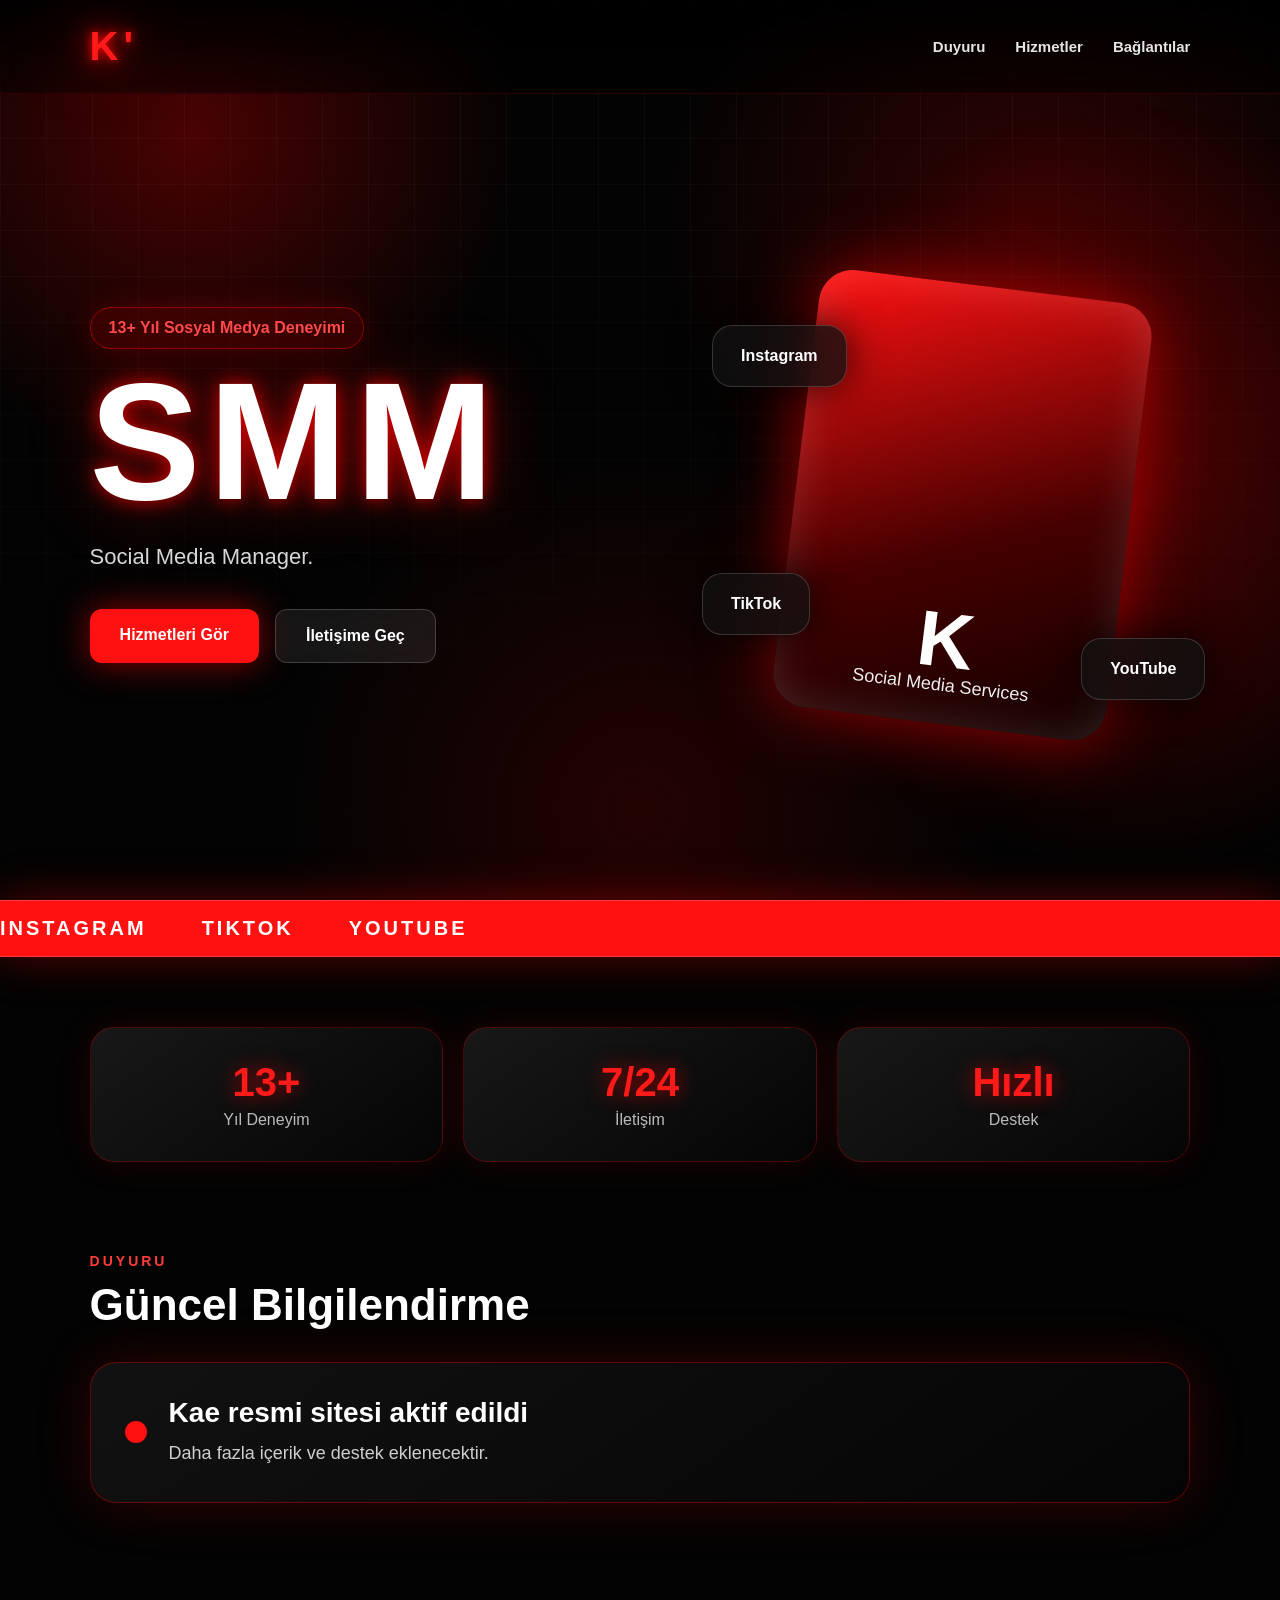
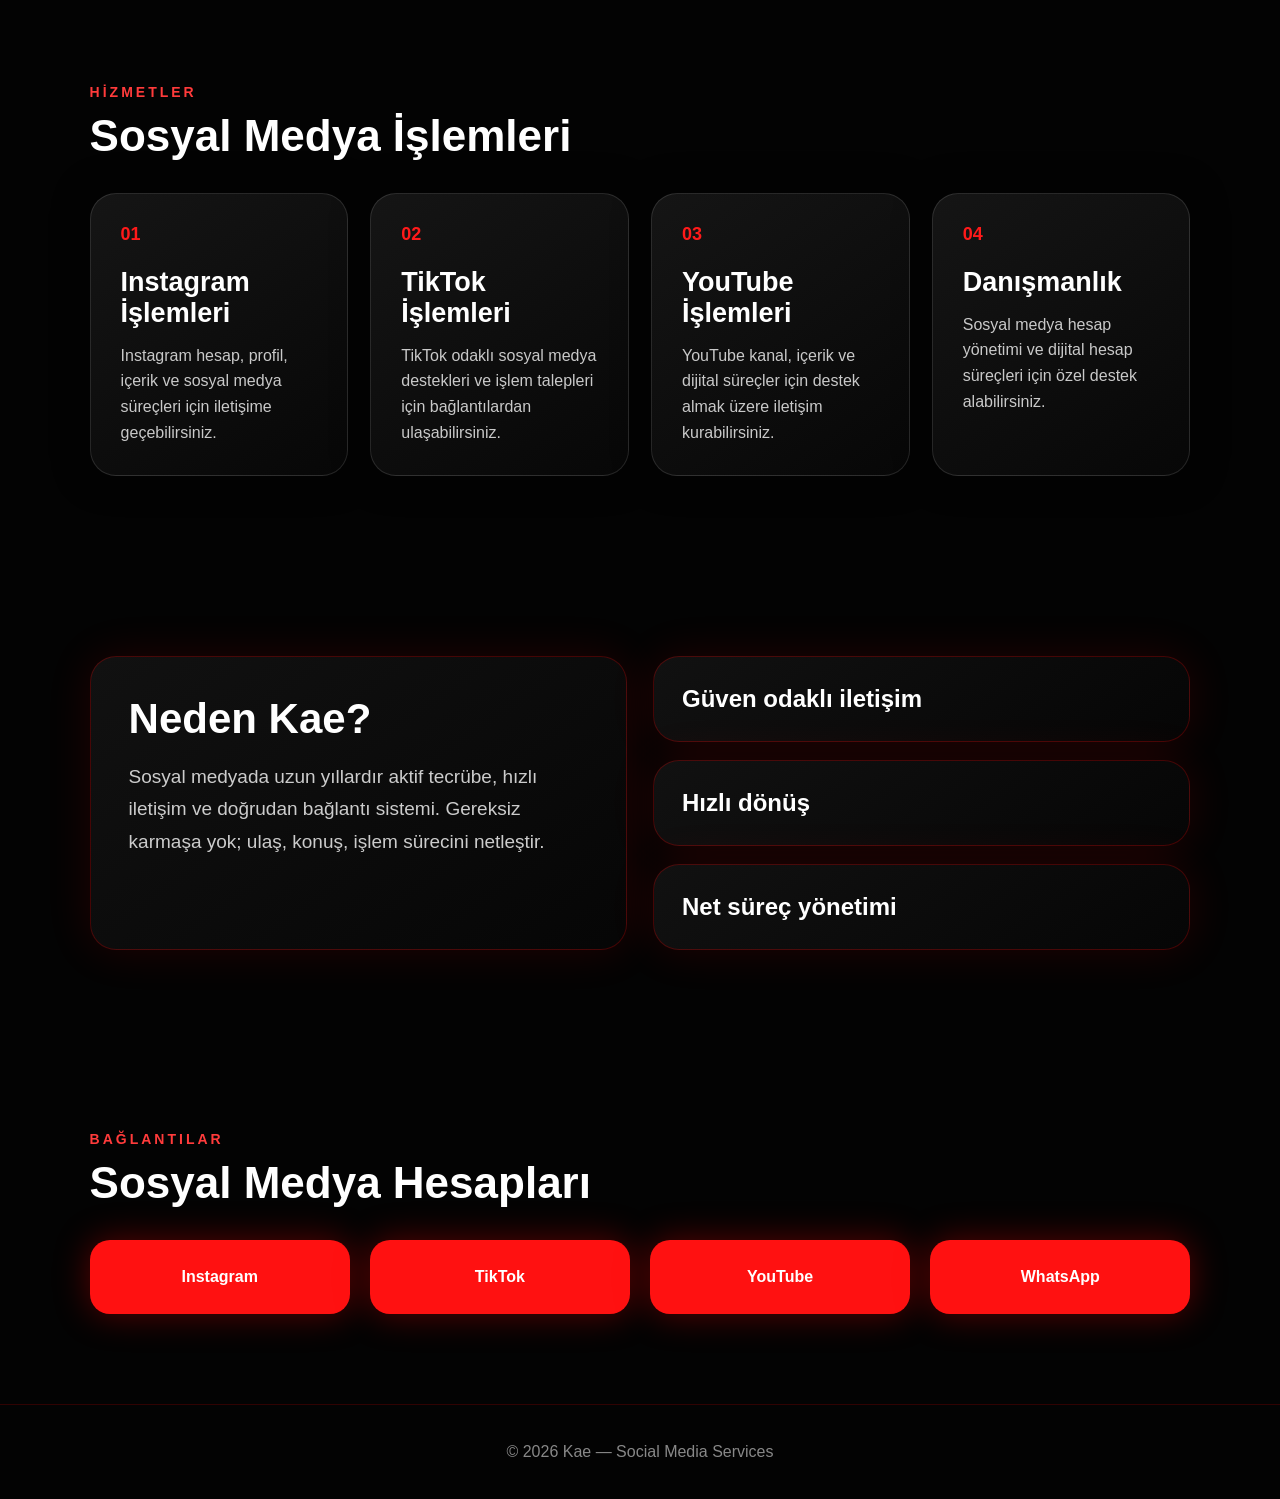
==== commit db010e6c: "Update index.html" ====
--- a/index.html
+++ b/index.html
@@ -25,10 +25,9 @@
   <div class="hero-left">
     <span class="badge">13+ Yıl Sosyal Medya Deneyimi</span>
 
-    <h1>Kae Aizawa</h1>
+    <h1>SMM</h1>
 
-    <p>Fatmayı çok seviyorum.
-    </p>
+    <p>Social Media Manager.</p>
 
     <div class="hero-buttons">
       <a href="#hizmetler" class="btn red">Hizmetleri Gör</a>
@@ -38,14 +37,9 @@
 
   <div class="hero-right">
 
-    <div class="floating-card main-card">
-     <div class="card-image-box">
-  <img src="logo.png" class="card-image" alt="profile">
-</div>
-
+    <div class="main-card">
       <h2>K</h2>
       <span>Social Media Services</span>
-      
     </div>
 
     <div class="mini-card card-one">Instagram</div>
--- a/style.css
+++ b/style.css
@@ -8,7 +8,7 @@
 html{
 scroll-behavior:smooth;
 }
- 
+
 body{
 background:#030303;
 color:white;
@@ -63,10 +63,7 @@
 font-weight:900;
 letter-spacing:5px;
 color:#ff1a1a;
-text-shadow:
-0 0 10px #ff0000,
-0 0 30px #ff0000,
-0 0 70px #ff0000;
+text-shadow:0 0 10px #ff0000,0 0 30px #ff0000,0 0 70px #ff0000;
 animation:logoGlow 2s infinite alternate;
 }
 
@@ -134,9 +131,7 @@
 letter-spacing:8px;
 font-weight:900;
 color:white;
-text-shadow:
-0 0 20px rgba(255,0,0,.8),
-0 0 70px rgba(255,0,0,.42);
+text-shadow:0 0 20px rgba(255,0,0,.8),0 0 70px rgba(255,0,0,.42);
 animation:heroEnter .9s ease both;
 }
 
@@ -199,15 +194,58 @@
 height:440px;
 border-radius:34px;
 background:linear-gradient(160deg,#ff1111,#450000 58%,#120000);
-box-shadow:
-0 0 70px rgba(255,0,0,.55),
-inset 0 0 45px rgba(255,255,255,.14);
+box-shadow:0 0 70px rgba(255,0,0,.55),inset 0 0 45px rgba(255,255,255,.14);
 display:flex;
 flex-direction:column;
 justify-content:flex-end;
-padding:34px;
+align-items:center;
+text-align:center;
+padding:28px;
 transform:rotate(7deg);
 animation:floatMain 4s infinite alternate ease-in-out;
+overflow:hidden;
+}
+
+@keyframes floatMain{
+from{transform:rotate(7deg) translateY(-12px)}
+to{transform:rotate(3deg) translateY(22px)}
+}
+
+.final-image-frame{
+width:260px;
+height:190px;
+overflow:hidden;
+border-radius:18px;
+margin:0 auto 14px auto;
+background:#000;
+position:relative;
+z-index:2;
+}
+
+.final-image{
+width:100%;
+height:100%;
+object-fit:cover;
+object-position:center top;
+display:block;
+}
+
+.main-card h2{
+font-size:58px;
+line-height:.9;
+}
+
+.main-card span{
+font-size:15px;
+}
+}
+
+.final-image{
+width:100%;
+height:100%;
+object-fit:cover;
+object-position:center top;
+display:block;
 }
 
 .main-card h2{
@@ -220,9 +258,10 @@
 color:#eee;
 }
 
-@keyframes floatMain{
-from{transform:rotate(7deg) translateY(-12px)}
-to{transform:rotate(3deg) translateY(22px)}
+.card-name{
+font-size:18px;
+margin-top:8px;
+text-shadow:0 0 18px red;
 }
 
 .mini-card{
@@ -235,16 +274,23 @@
 backdrop-filter:blur(18px);
 font-weight:900;
 animation:miniFloat 3.4s infinite alternate ease-in-out;
+z-index:5;
 }
 
 .card-one{
-left:15px;
-top:105px;
+left:-10px;
+top:110px;
 }
 
 .card-two{
-left:0;
-bottom:145px;
+left:-20px;
+bottom:120px;
+}
+
+.card-three{
+right:-15px;
+bottom:55px;
+}
 animation-delay:.4s;
 }
 
@@ -507,11 +553,24 @@
 transition:.3s;
 }
 
-.link-grid a:hover{
+.link-grid a:hover{.card-one
 background:white;
 color:#ff1111;
 transform:translateY(-8px);
 box-shadow:0 0 55px rgba(255,255,255,.25);
+}
+
+.cursor-glow{
+position:fixed;
+width:320px;
+height:320px;
+border-radius:50%;
+pointer-events:none;
+background:radial-gradient(circle,rgba(255,0,0,.28),rgba(255,0,0,.12),transparent 70%);
+filter:blur(35px);
+transform:translate(-50%,-50%);
+z-index:-1;
+will-change:transform;
 }
 
 footer{
@@ -522,7 +581,9 @@
 }
 
 @media(max-width:950px){
+
 .navbar{
+position:relative;
 flex-direction:column;
 gap:14px;
 }
@@ -536,11 +597,17 @@
 .hero{
 grid-template-columns:1fr;
 text-align:center;
+padding:70px 7% 50px;
 }
 
 .hero p{
 margin-left:auto;
 margin-right:auto;
+font-size:18px;
+}
+
+.hero h1{
+font-size:82px;
 }
 
 .hero-buttons{
@@ -548,16 +615,36 @@
 }
 
 .hero-right{
-height:420px;
+height:auto;
+margin-top:35px;
+position:relative;
 }
 
 .main-card{
 position:relative;
 right:auto;
 top:auto;
-margin:50px auto 0;
 width:270px;
 height:350px;
+margin:40px auto 0;
+transform:none;
+padding:22px;
+animation:none;
+}
+
+.final-image-frame{
+width:190px;
+height:115px;
+margin-bottom:14px;
+}
+
+.main-card h2{
+font-size:48px;
+}
+
+.main-card span,
+.card-name{
+font-size:14px;
 }
 
 .mini-card{
@@ -569,111 +656,19 @@
 .why,
 .link-grid{
 grid-template-columns:1fr;
-  .cursor-glow{
-
-position:fixed;
-
-width:320px;
-
-height:320px;
-
-border-radius:50%;
-
-pointer-events:none;
-
-background:
-radial-gradient(circle,
-rgba(255,0,0,.28),
-rgba(255,0,0,.12),
-transparent 70%);
-
-filter:blur(35px);
-
-transform:translate(-50%,-50%);
-
-z-index:-1;
-
-transition:
-left .08s linear,
-top .08s linear;
-    .main-card::before{
-
-content:"";
-
-position:absolute;
-
-inset:0;
-
-border-radius:34px;
-
-background:
-linear-gradient(
-135deg,
-rgba(255,255,255,.18),
-transparent 30%);
-
-pointer-events:none;
-
-}
-
-.main-card::after{
-
-content:"";
-
-position:absolute;
-
-width:220px;
-
-height:220px;
-
-background:red;
-
-opacity:.18;
-
-filter:blur(90px);
-
-top:-80px;
-
-right:-80px;
-
-border-radius:50%;
-
-}
-.card-image-box{
-width:170px;
-height:auto;
-max-height:120px;
-overflow:visible;
-margin:0 auto 18px auto;
-display:flex;
-justify-content:center;
-align-items:center;
-}
-
-.card-image{
-width:170px;
-max-height:120px;
-height:auto;
-object-fit:contain;
+}
+
+.section-title h2{
+font-size:34px;
+}
+  .main-card-photo{
+width:280px;
+height:210px;
+object-fit:cover;
+object-position:center top;
+border-radius:18px;
+margin:0 auto 14px auto;
 display:block;
 }
-   .card-image-box{
-width:240px !important;
-height:170px !important;
-margin:0 auto 10px auto !important;
-display:flex !important;
-justify-content:center !important;
-align-items:center !important;
-overflow:hidden !important;
-background:transparent !important;
-}
-
-.card-image{
-width:auto !important;
-height:160px !important;
-max-width:230px !important;
-object-fit:contain !important;
-display:block !important;
-padding:0 !important;
-margin:0 auto !important;
-}
+
+}
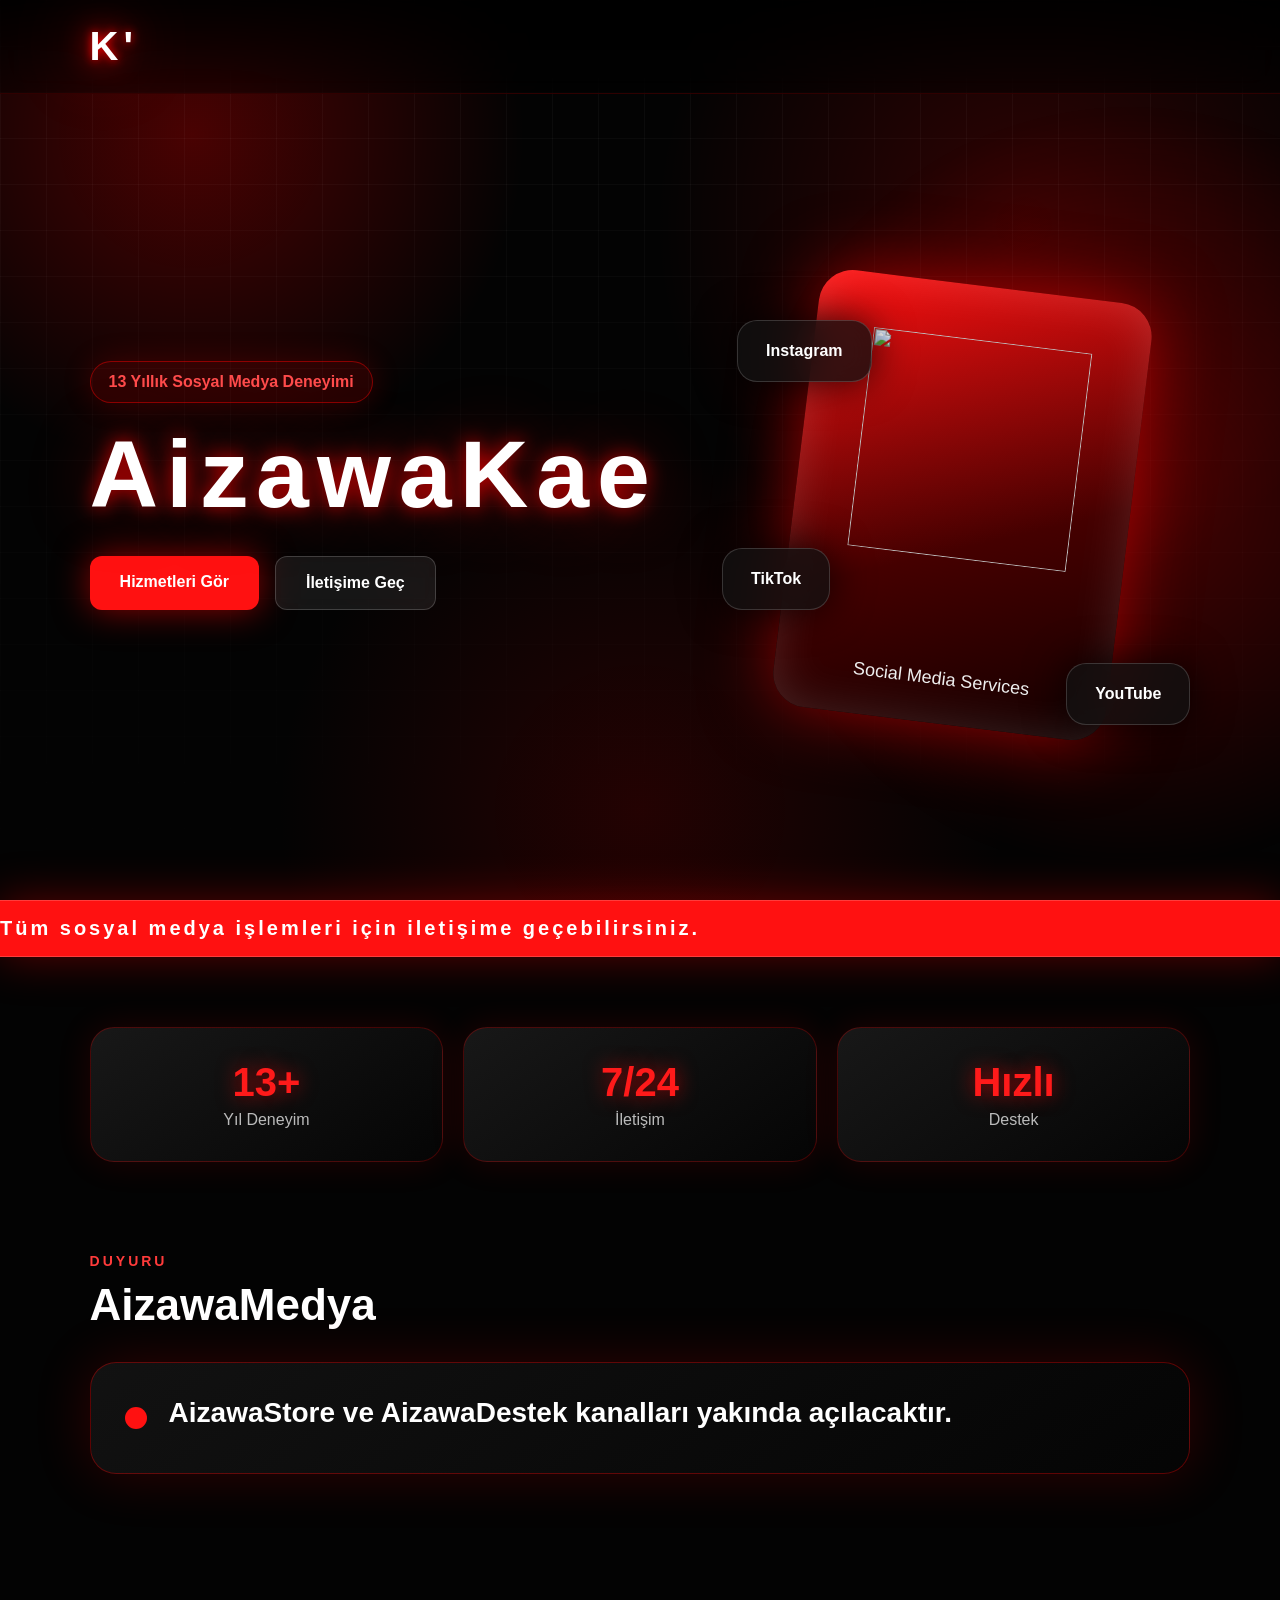
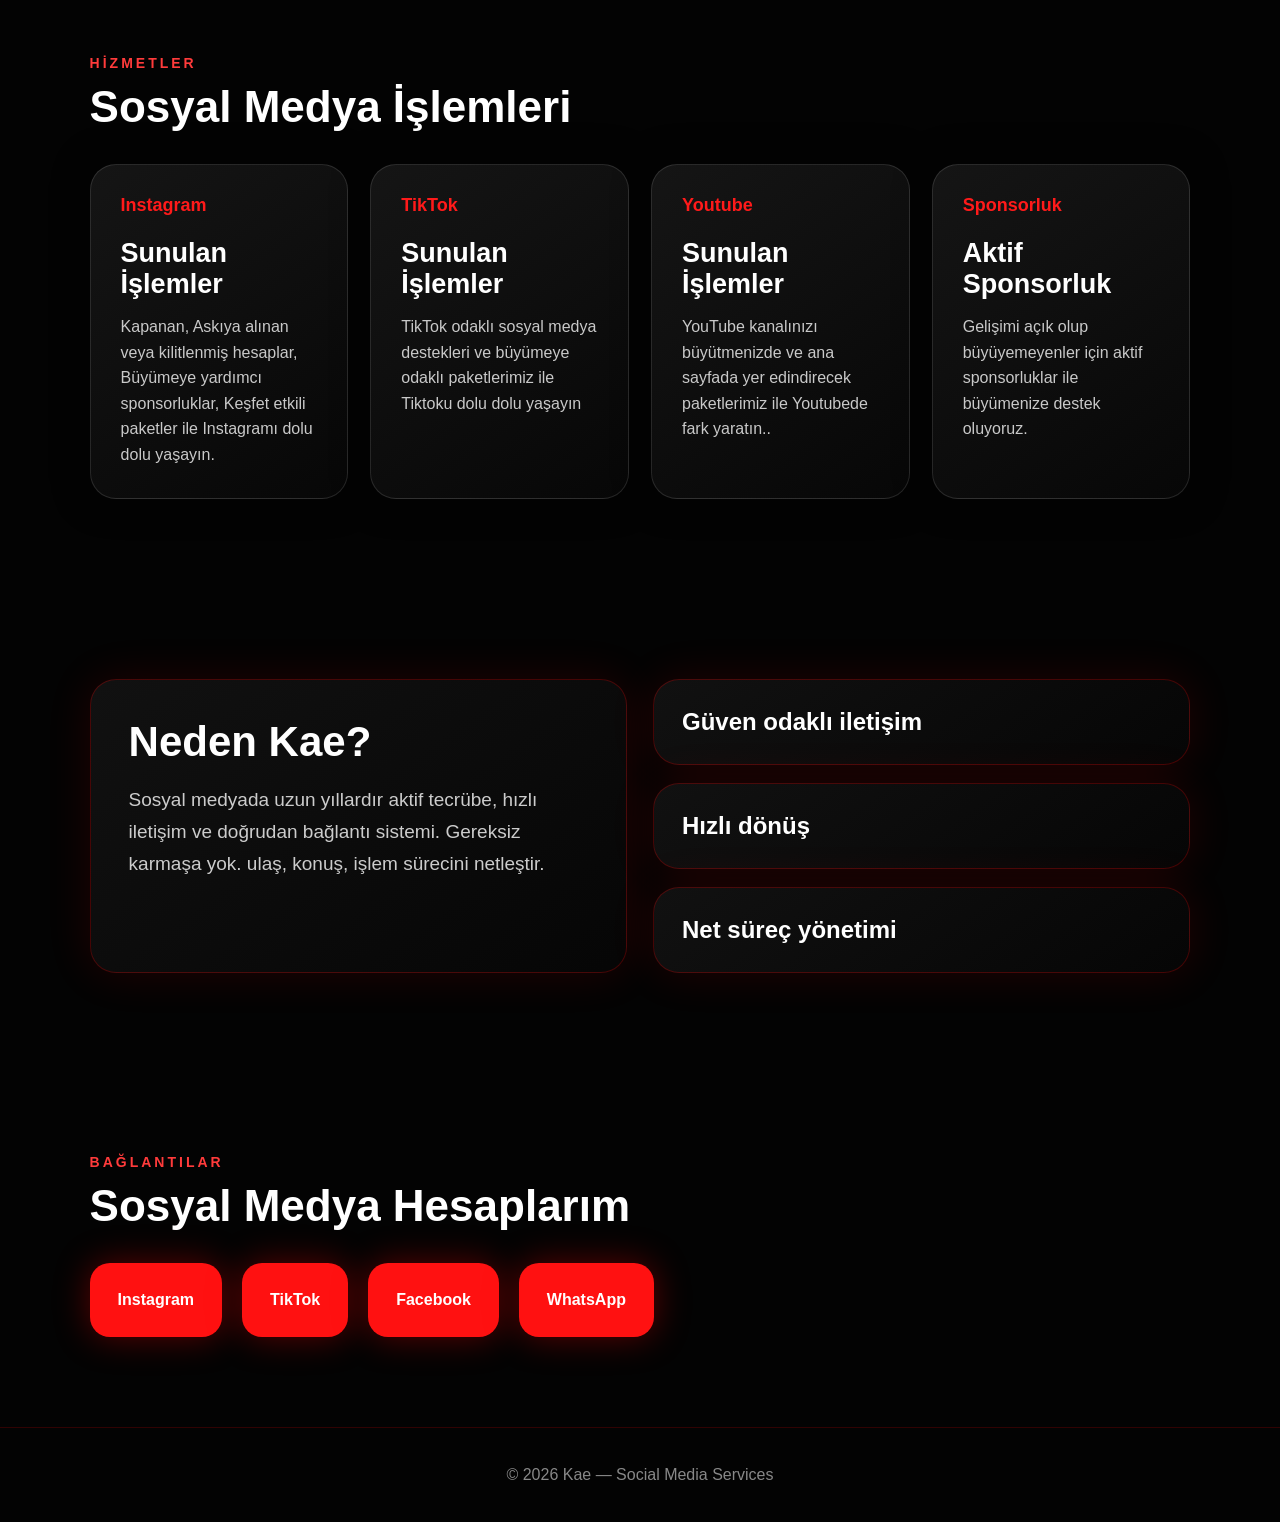
==== commit d056446a: "Update index.html" ====
--- a/index.html
+++ b/index.html
@@ -1,9 +1,11 @@
 <!DOCTYPE html>
 <html lang="tr">
 <head>
+  <link rel="icon" type="image/png" href="favicon.png">
 <meta charset="UTF-8">
 <meta name="viewport" content="width=device-width, initial-scale=1.0">
 <title>Kae Aizawa</title>
+  
 <link rel="stylesheet" href="style.css">
 </head>
 
@@ -12,25 +14,25 @@
 <div class="bg-glow"></div>
 
 <header class="navbar">
-  <div class="logo">K'</div>
+  <a href="index.html" class="logo">K'</a>
 
   <nav>
-    <a href="#duyuru">Duyuru</a>
-    <a href="#hizmetler">Hizmetler</a>
-    <a href="#baglantilar">Bağlantılar</a>
+    <a href="#duyuru"></a>
+    <a href="#hizmetler"></a>
+    <a href="#baglantilar"></a>
   </nav>
 </header>
 
 <section class="hero">
   <div class="hero-left">
-    <span class="badge">13+ Yıl Sosyal Medya Deneyimi</span>
+    <span class="badge">13 Yıllık Sosyal Medya Deneyimi</span>
 
-    <h1>SMM</h1>
+    <h1>AizawaKae</h1>
 
-    <p>Social Media Manager.</p>
+    <p></p>
 
     <div class="hero-buttons">
-      <a href="#hizmetler" class="btn red">Hizmetleri Gör</a>
+      <a href="products.html" class="btn red">Hizmetleri Gör</a>
       <a href="#baglantilar" class="btn dark">İletişime Geç</a>
     </div>
   </div>
@@ -38,9 +40,12 @@
   <div class="hero-right">
 
     <div class="main-card">
-      <h2>K</h2>
-      <span>Social Media Services</span>
-    </div>
+
+<img src="logo.png" class="card-image">
+
+<span>Social Media Services</span>
+
+</div>
 
     <div class="mini-card card-one">Instagram</div>
     <div class="mini-card card-two">TikTok</div>
@@ -50,10 +55,9 @@
 </section>
 
 <section class="marquee">
-  <div>
-    <span>INSTAGRAM</span>
-    <span>TIKTOK</span>
-    <span>YOUTUBE</span>
+  <div class="marquee-track">
+    <span>Tüm sosyal medya işlemleri için iletişime geçebilirsiniz.</span>
+    
   </div>
 </section>
 
@@ -77,15 +81,14 @@
 <section class="announcement" id="duyuru">
   <div class="section-title">
     <span>DUYURU</span>
-    <h2>Güncel Bilgilendirme</h2>
+    <h2>AizawaMedya</h2>
   </div>
 
   <div class="announcement-box">
     <div class="pulse"></div>
 
     <div>
-      <h3>Kae resmi sitesi aktif edildi</h3>
-      <p>Daha fazla içerik ve destek eklenecektir.</p>
+      <h3>AizawaStore ve AizawaDestek kanalları yakında açılacaktır.</p>
     </div>
   </div>
 </section>
@@ -98,27 +101,27 @@
 
   <div class="service-grid">
     <div class="service-card">
-      <b>01</b>
-      <h3>Instagram İşlemleri</h3>
-      <p>Instagram hesap, profil, içerik ve sosyal medya süreçleri için iletişime geçebilirsiniz.</p>
+      <b>Instagram</b>
+      <h3>Sunulan İşlemler</h3>
+      <p>Kapanan, Askıya alınan veya kilitlenmiş hesaplar, Büyümeye yardımcı sponsorluklar, Keşfet etkili paketler ile Instagramı dolu dolu yaşayın.</p>
     </div>
 
     <div class="service-card">
-      <b>02</b>
-      <h3>TikTok İşlemleri</h3>
-      <p>TikTok odaklı sosyal medya destekleri ve işlem talepleri için bağlantılardan ulaşabilirsiniz.</p>
+      <b>TikTok</b>
+      <h3>Sunulan İşlemler</h3>
+      <p>TikTok odaklı sosyal medya destekleri ve büyümeye odaklı paketlerimiz ile Tiktoku dolu dolu yaşayın</p>
     </div>
 
     <div class="service-card">
-      <b>03</b>
-      <h3>YouTube İşlemleri</h3>
-      <p>YouTube kanal, içerik ve dijital süreçler için destek almak üzere iletişim kurabilirsiniz.</p>
+      <b>Youtube</b>
+      <h3>Sunulan İşlemler</h3>
+      <p>YouTube kanalınızı büyütmenizde ve ana sayfada yer edindirecek paketlerimiz ile Youtubede fark yaratın..</p>
     </div>
 
     <div class="service-card">
-      <b>04</b>
-      <h3>Danışmanlık</h3>
-      <p>Sosyal medya hesap yönetimi ve dijital hesap süreçleri için özel destek alabilirsiniz.</p>
+      <b>Sponsorluk</b>
+      <h3>Aktif Sponsorluk</h3>
+      <p>Gelişimi açık olup büyüyemeyenler için aktif sponsorluklar ile büyümenize destek oluyoruz.</p>
     </div>
   </div>
 </section>
@@ -128,7 +131,7 @@
     <h2>Neden Kae?</h2>
     <p>
       Sosyal medyada uzun yıllardır aktif tecrübe, hızlı iletişim ve doğrudan bağlantı sistemi.
-      Gereksiz karmaşa yok; ulaş, konuş, işlem sürecini netleştir.
+      Gereksiz karmaşa yok. ulaş, konuş, işlem sürecini netleştir. 
     </p>
   </div>
 
@@ -142,14 +145,33 @@
 <section class="links" id="baglantilar">
   <div class="section-title">
     <span>BAĞLANTILAR</span>
-    <h2>Sosyal Medya Hesapları</h2>
+    <h2>Sosyal Medya Hesaplarım</h2>
   </div>
 
   <div class="link-grid">
-    <a href="#">Instagram</a>
-    <a href="#">TikTok</a>
-    <a href="#">YouTube</a>
-    <a href="#">WhatsApp</a>
+    <div class="link-grid">
+
+<a href="https://instagram.com/aizawakae"
+target="_blank">
+Instagram
+</a>
+
+<a href="https://tiktok.com/@kaefea"
+target="_blank">
+TikTok
+</a>
+
+<a href="https://facebook.com/@ewiryildiz"
+target="_blank">
+Facebook
+</a>
+
+<a href="https://wa.me/905386696193"
+target="_blank">
+WhatsApp
+</a>
+
+</div>
   </div>
 </section>
 
--- a/style.css
+++ b/style.css
@@ -200,68 +200,39 @@
 justify-content:flex-end;
 align-items:center;
 text-align:center;
-padding:28px;
+padding:34px;
 transform:rotate(7deg);
 animation:floatMain 4s infinite alternate ease-in-out;
 overflow:hidden;
 }
+.card-image{
+
+width:220px;
+
+height:220px;
+
+object-fit:contain;
+
+display:block;
+
+margin:auto;
+
+margin-top:20px;
+
+}
+.main-card h2{
+font-size:78px;
+font-weight:900;
+}
+
+.main-card span{
+font-size:18px;
+color:#eee;
+}
 
 @keyframes floatMain{
 from{transform:rotate(7deg) translateY(-12px)}
 to{transform:rotate(3deg) translateY(22px)}
-}
-
-.final-image-frame{
-width:260px;
-height:190px;
-overflow:hidden;
-border-radius:18px;
-margin:0 auto 14px auto;
-background:#000;
-position:relative;
-z-index:2;
-}
-
-.final-image{
-width:100%;
-height:100%;
-object-fit:cover;
-object-position:center top;
-display:block;
-}
-
-.main-card h2{
-font-size:58px;
-line-height:.9;
-}
-
-.main-card span{
-font-size:15px;
-}
-}
-
-.final-image{
-width:100%;
-height:100%;
-object-fit:cover;
-object-position:center top;
-display:block;
-}
-
-.main-card h2{
-font-size:78px;
-font-weight:900;
-}
-
-.main-card span{
-font-size:18px;
-color:#eee;
-}
-
-.card-name{
-font-size:18px;
-margin-top:8px;
-text-shadow:0 0 18px red;
 }
 
 .mini-card{
@@ -278,19 +249,13 @@
 }
 
 .card-one{
-left:-10px;
-top:110px;
+left:15px;
+top:105px;
 }
 
 .card-two{
-left:-20px;
-bottom:120px;
-}
-
-.card-three{
-right:-15px;
-bottom:55px;
-}
+left:0;
+bottom:145px;
 animation-delay:.4s;
 }
 
@@ -553,7 +518,7 @@
 transition:.3s;
 }
 
-.link-grid a:hover{.card-one
+.link-grid a:hover{
 background:white;
 color:#ff1111;
 transform:translateY(-8px);
@@ -570,7 +535,6 @@
 filter:blur(35px);
 transform:translate(-50%,-50%);
 z-index:-1;
-will-change:transform;
 }
 
 footer{
@@ -615,7 +579,7 @@
 }
 
 .hero-right{
-height:auto;
+height:420px;
 margin-top:35px;
 position:relative;
 }
@@ -632,19 +596,12 @@
 animation:none;
 }
 
-.final-image-frame{
-width:190px;
-height:115px;
-margin-bottom:14px;
-}
-
 .main-card h2{
-font-size:48px;
-}
-
-.main-card span,
-.card-name{
-font-size:14px;
+font-size:58px;
+}
+
+.main-card span{
+font-size:15px;
 }
 
 .mini-card{
@@ -661,14 +618,796 @@
 .section-title h2{
 font-size:34px;
 }
-  .main-card-photo{
-width:280px;
-height:210px;
-object-fit:cover;
-object-position:center top;
+
+}
+.products-page{
+min-height:100vh;
+padding:140px 7% 90px;
+}
+
+.product-grid{
+display:grid;
+grid-template-columns:repeat(4,1fr);
+gap:22px;
+}
+
+.product-card{
+min-height:320px;
+padding:30px;
+border-radius:26px;
+background:linear-gradient(145deg,#151515,#070707);
+border:1px solid rgba(255,0,0,.28);
+box-shadow:0 0 40px rgba(255,0,0,.14);
+display:flex;
+flex-direction:column;
+justify-content:space-between;
+transition:.35s;
+position:relative;
+overflow:hidden;
+}
+
+.product-card:hover{
+transform:translateY(-12px) scale(1.03);
+box-shadow:0 0 70px rgba(255,0,0,.35);
+}
+
+.product-card b{
+color:#ff1a1a;
+font-size:18px;
+}
+
+.product-card h3{
+font-size:28px;
+margin-top:18px;
+}
+
+.product-card p{
+color:#cfcfcf;
+line-height:1.6;
+margin:16px 0;
+}
+
+.product-card strong{
+color:#ff3b3b;
+margin-bottom:18px;
+}
+
+.product-btn{
+display:block;
+text-align:center;
+padding:15px;
+border-radius:14px;
+background:#ff1111;
+color:white;
+text-decoration:none;
+font-weight:900;
+box-shadow:0 0 30px rgba(255,0,0,.4);
+}
+
+.product-btn:hover{
+background:white;
+color:#ff1111;
+}
+
+@media(max-width:950px){
+.product-grid{
+grid-template-columns:1fr;
+}
+
+.products-page{
+padding:80px 7%;
+}
+}
+.payment-page{
+min-height:100vh;
+padding:140px 7% 90px;
+}
+
+.payment-layout{
+display:grid;
+grid-template-columns:1fr .8fr;
+gap:28px;
+align-items:start;
+}
+
+.payment-card,
+.payment-info{
+background:linear-gradient(145deg,#151515,#070707);
+border:1px solid rgba(255,0,0,.28);
+border-radius:26px;
+padding:32px;
+box-shadow:0 0 45px rgba(255,0,0,.14);
+}
+
+.payment-card h3,
+.payment-info h3{
+font-size:30px;
+margin-bottom:25px;
+}
+
+.payment-card label{
+display:block;
+margin:18px 0 8px;
+color:#ff4b4b;
+font-weight:900;
+}
+
+.payment-card input,
+.payment-card select,
+.payment-card textarea{
+width:100%;
+padding:16px;
+border-radius:14px;
+border:1px solid rgba(255,255,255,.15);
+background:#080808;
+color:white;
+outline:none;
+font-size:15px;
+}
+
+.payment-card textarea{
+height:130px;
+resize:none;
+}
+
+.payment-btn{
+display:block;
+margin-top:24px;
+padding:18px;
+border-radius:16px;
+background:#ff1111;
+color:white;
+text-align:center;
+text-decoration:none;
+font-weight:900;
+box-shadow:0 0 35px rgba(255,0,0,.4);
+}
+
+.payment-btn:hover{
+background:white;
+color:#ff1111;
+}
+
+.info-box{
+padding:20px;
 border-radius:18px;
-margin:0 auto 14px auto;
-display:block;
-}
-
-}
+background:#0d0d0d;
+border:1px solid rgba(255,255,255,.1);
+margin-bottom:18px;
+}
+
+.info-box span{
+display:block;
+color:#ff4b4b;
+font-weight:900;
+margin-bottom:8px;
+}
+
+.info-box strong{
+font-size:20px;
+}
+
+.info-box p{
+color:#cfcfcf;
+line-height:1.6;
+}
+
+.warning-box{
+padding:20px;
+border-radius:18px;
+background:rgba(255,0,0,.12);
+border:1px solid rgba(255,0,0,.35);
+color:#ffdada;
+line-height:1.6;
+}
+
+@media(max-width:950px){
+.payment-layout{
+grid-template-columns:1fr;
+}
+.market-page{
+min-height:100vh;
+padding:120px 5% 60px;
+display:grid;
+grid-template-columns:260px 1fr;
+gap:24px;
+}
+
+.filter-panel{
+background:linear-gradient(145deg,#191929,#0b0b12);
+border:1px solid rgba(255,255,255,.08);
+border-radius:22px;
+padding:22px;
+height:max-content;
+box-shadow:0 0 40px rgba(255,0,0,.12);
+}
+
+.filter-panel h3{
+font-size:26px;
+margin-bottom:22px;
+}
+
+.filter-group{
+margin-bottom:26px;
+}
+
+.filter-group h4{
+color:#ff4b4b;
+margin-bottom:14px;
+}
+
+.filter-group button,
+.filter-group input{
+width:100%;
+padding:14px;
+margin-bottom:10px;
+border-radius:12px;
+border:1px solid rgba(255,255,255,.1);
+background:#252538;
+color:white;
+}
+
+.filter-group label{
+display:block;
+color:#ddd;
+margin-top:10px;
+}
+
+.price-inputs{
+display:grid;
+grid-template-columns:1fr 1fr;
+gap:10px;
+}
+
+.market-header{
+display:flex;
+justify-content:space-between;
+align-items:center;
+margin-bottom:24px;
+}
+
+.market-header span{
+color:#ff3b3b;
+font-weight:900;
+letter-spacing:3px;
+}
+
+.market-header h1{
+font-size:42px;
+}
+
+.market-header a{
+color:white;
+text-decoration:none;
+background:#ff1111;
+padding:12px 18px;
+border-radius:12px;
+font-weight:900;
+}
+
+.market-grid{
+display:grid;
+grid-template-columns:repeat(5,1fr);
+gap:18px;
+}
+
+.market-card{
+background:linear-gradient(180deg,#24243a,#141420);
+border:1px solid rgba(255,255,255,.08);
+border-radius:12px;
+padding:14px;
+box-shadow:0 0 35px rgba(0,0,0,.45);
+transition:.3s;
+position:relative;
+overflow:hidden;
+}
+
+.market-card:hover{
+transform:translateY(-8px);
+box-shadow:0 0 45px rgba(255,0,0,.28);
+}
+
+.seller{
+font-weight:900;
+margin-bottom:12px;
+}
+
+.seller small{
+display:block;
+color:#00ffae;
+font-weight:700;
+font-size:12px;
+}
+
+.product-image{
+height:110px;
+border-radius:10px;
+background:
+linear-gradient(135deg,#ff2a2a,#7a00ff),
+radial-gradient(circle,#fff,transparent);
+display:flex;
+align-items:center;
+justify-content:center;
+text-align:center;
+font-weight:900;
+font-size:20px;
+box-shadow:inset 0 0 30px rgba(255,255,255,.2);
+margin-bottom:14px;
+}
+
+.market-card h3{
+font-size:17px;
+line-height:1.3;
+margin-bottom:8px;
+}
+
+.market-card p{
+font-size:13px;
+color:#cfcfcf;
+line-height:1.5;
+min-height:58px;
+}
+
+.meta{
+color:#ffd84a;
+font-size:13px;
+margin:12px 0;
+}
+
+.market-card strong{
+display:block;
+font-size:24px;
+color:#ffcc4b;
+margin-bottom:10px;
+}
+
+.market-card a{
+display:block;
+text-align:center;
+padding:12px;
+border-radius:10px;
+background:#ff1111;
+color:white;
+text-decoration:none;
+font-weight:900;
+}
+
+.market-card a:hover{
+background:white;
+color:#ff1111;
+}
+
+@media(max-width:1200px){
+.market-grid{
+grid-template-columns:repeat(3,1fr);
+}
+}
+
+@media(max-width:950px){
+.market-page{
+grid-template-columns:1fr;
+padding:80px 5%;
+}
+
+.market-grid{
+grid-template-columns:1fr;
+}
+
+.market-header{
+flex-direction:column;
+align-items:flex-start;
+gap:14px;
+}
+}
+.payment-page{
+padding:80px 7%;
+}
+}
+.market-page{
+min-height:100vh;
+padding:120px 5% 60px;
+display:grid;
+grid-template-columns:260px 1fr;
+gap:24px;
+}
+
+.market-grid{
+display:grid;
+grid-template-columns:repeat(5,1fr);
+gap:18px;
+}
+
+.filter-panel,
+.market-card{
+display:block;
+}
+
+@media(max-width:950px){
+.market-page{
+grid-template-columns:1fr;
+}
+
+.market-grid{
+grid-template-columns:1fr;
+}
+}
+.filter-panel{
+background:#1b1b2d;
+padding:25px;
+border-radius:18px;
+border:1px solid rgba(255,255,255,.1);
+height:max-content;
+}
+
+.market-grid{
+display:grid;
+grid-template-columns:repeat(5,1fr);
+gap:18px;
+}
+
+.market-card{
+background:#1a1a29;
+padding:15px;
+border-radius:14px;
+border:1px solid rgba(255,255,255,.08);
+box-shadow:0 0 20px rgba(0,0,0,.4);
+transition:.3s;
+}
+
+.market-card:hover{
+transform:translateY(-5px);
+box-shadow:0 0 30px rgba(255,0,0,.2);
+}
+
+.product-image{
+height:110px;
+border-radius:12px;
+background:linear-gradient(135deg,#ff1a1a,#7b00ff);
+display:flex;
+align-items:center;
+justify-content:center;
+text-align:center;
+font-weight:900;
+margin-bottom:12px;
+padding:10px;
+}
+
+.market-card a{
+display:block;
+margin-top:12px;
+padding:10px;
+background:#ff1111;
+color:white;
+text-decoration:none;
+text-align:center;
+border-radius:10px;
+font-weight:900;
+}
+
+.market-card strong{
+display:block;
+margin-top:10px;
+font-size:24px;
+color:#ffd04a;
+}
+
+@media(max-width:1200px){
+.market-grid{
+grid-template-columns:repeat(3,1fr);
+}
+}
+
+@media(max-width:950px){
+
+.market-page{
+grid-template-columns:1fr;
+}
+
+.market-grid{
+grid-template-columns:1fr;
+}
+
+.filter-panel{
+margin-bottom:25px;
+}
+
+}
+.simple-products{
+min-height:100vh;
+padding:140px 7% 90px;
+}
+
+.simple-grid{
+display:grid;
+grid-template-columns:repeat(4,1fr);
+gap:22px;
+}
+
+.simple-card{
+background:linear-gradient(145deg,#151515,#070707);
+border:1px solid rgba(255,0,0,.28);
+border-radius:24px;
+padding:28px;
+box-shadow:0 0 40px rgba(255,0,0,.12);
+transition:.3s;
+}
+
+.simple-card:hover{
+transform:translateY(-8px);
+box-shadow:0 0 60px rgba(255,0,0,.3);
+}
+
+.simple-card h3{
+font-size:24px;
+margin-bottom:14px;
+}
+
+.simple-card p{
+color:#cfcfcf;
+line-height:1.6;
+min-height:78px;
+}
+
+.simple-card strong{
+display:block;
+font-size:28px;
+color:#ffcc4b;
+margin:22px 0;
+}
+
+.simple-card a{
+display:block;
+padding:15px;
+background:#ff1111;
+color:white;
+text-decoration:none;
+text-align:center;
+border-radius:14px;
+font-weight:900;
+box-shadow:0 0 30px rgba(255,0,0,.35);
+}
+
+.simple-card a:hover{
+background:white;
+color:#ff1111;
+}
+
+@media(max-width:950px){
+.simple-grid{
+grid-template-columns:1fr;
+}
+
+.simple-products{
+padding:80px 7%;
+}
+}
+@media(max-width:950px){
+
+.hero-right{
+height:430px;
+}
+
+.main-card{
+animation:floatMain 4s infinite alternate ease-in-out;
+}
+
+.mini-card{
+display:block;
+position:absolute;
+padding:14px 20px;
+font-size:14px;
+}
+
+.card-one{
+left:20px;
+top:30px;
+}
+
+.card-two{
+left:10px;
+bottom:95px;
+}
+
+.card-three{
+right:10px;
+bottom:45px;
+}
+
+}
+.hero-left h1{
+
+font-size:clamp(42px,8vw,95px);
+
+line-height:1;
+
+word-break:break-word;
+
+}
+
+@media(max-width:950px){
+
+.hero-left h1{
+
+font-size:56px;
+
+}
+
+}
+@media(max-width:950px){
+
+.hero{
+display:flex;
+flex-direction:column;
+gap:25px;
+padding:40px 7% 40px;
+}
+
+.hero-left{
+width:100%;
+}
+
+.hero-left h1{
+font-size:42px;
+line-height:1.05;
+letter-spacing:1px;
+word-break:break-word;
+}
+
+.hero-right{
+width:100%;
+height:auto;
+margin-top:20px;
+}
+
+.main-card{
+width:240px;
+height:310px;
+margin:20px auto 0;
+}
+
+}
+@media screen and (max-width:950px){
+
+.hero h1,
+.hero-left h1{
+font-size:38px !important;
+line-height:1.05 !important;
+letter-spacing:0 !important;
+max-width:100% !important;
+overflow-wrap:break-word !important;
+}
+
+.hero{
+display:flex !important;
+flex-direction:column !important;
+text-align:center !important;
+padding:50px 7% !important;
+gap:30px !important;
+}
+
+.hero-right{
+height:auto !important;
+width:100% !important;
+margin-top:20px !important;
+}
+
+.main-card{
+position:relative !important;
+right:auto !important;
+top:auto !important;
+width:240px !important;
+height:310px !important;
+margin:20px auto 0 !important;
+transform:none !important;
+}
+
+}
+.marquee div{
+width:max-content !important;
+min-width:200% !important;
+animation:marqueeMobile 22s linear infinite !important;
+}
+
+.marquee span{
+white-space:nowrap !important;
+}
+
+@keyframes marqueeMobile{
+from{
+transform:translateX(0);
+}
+
+to{
+transform:translateX(-50%);
+}
+}
+
+@media(max-width:950px){
+
+.marquee div{
+gap:45px !important;
+min-width:300% !important;
+animation-duration:28s !important;
+}
+
+}
+.marquee{
+overflow:hidden;
+width:100%;
+}
+
+.marquee-track{
+display:flex;
+gap:80px;
+width:max-content;
+white-space:nowrap;
+animation:marqueeLoop 45s linear infinite;
+}
+
+.marquee-track span{
+flex-shrink:0;
+}
+
+@keyframes marqueeLoop{
+from{transform:translateX(0);}
+to{transform:translateX(-33.33%);}
+}
+
+@media(max-width:950px){
+.marquee-track{
+gap:60px;
+animation-duration:60s;
+}
+}
+.logo{
+
+text-decoration:none;
+
+color:inherit;
+
+}
+@media(max-width:950px){
+
+.product-grid{
+
+display:grid !important;
+
+grid-template-columns:repeat(2,1fr) !important;
+
+gap:15px !important;
+
+}
+
+.product-card{
+
+padding:18px !important;
+
+}
+
+.product-card h3{
+
+font-size:16px !important;
+
+}
+
+.product-card p{
+
+font-size:12px !important;
+
+}
+
+.product-card strong{
+
+font-size:14px !important;
+
+}
+
+.product-btn{
+
+padding:10px !important;
+
+font-size:13px !important;
+
+}
+
+}
